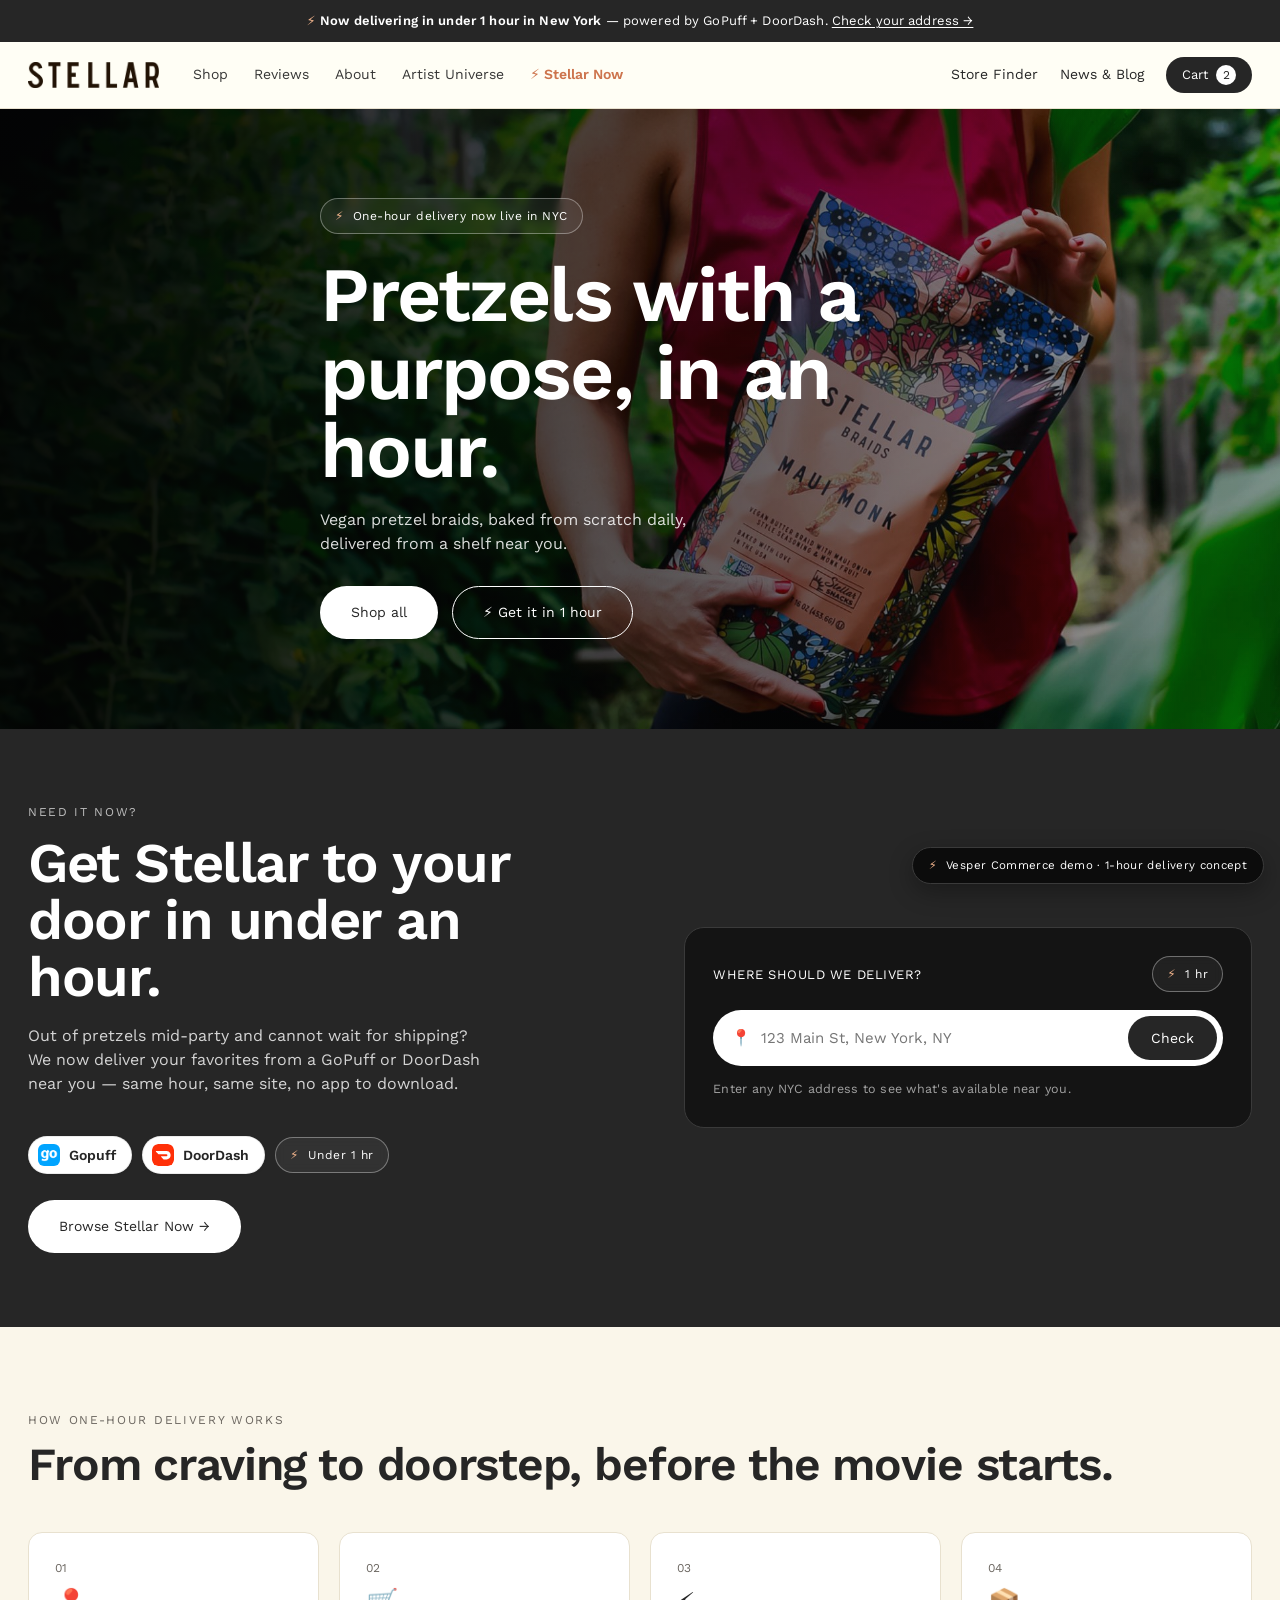
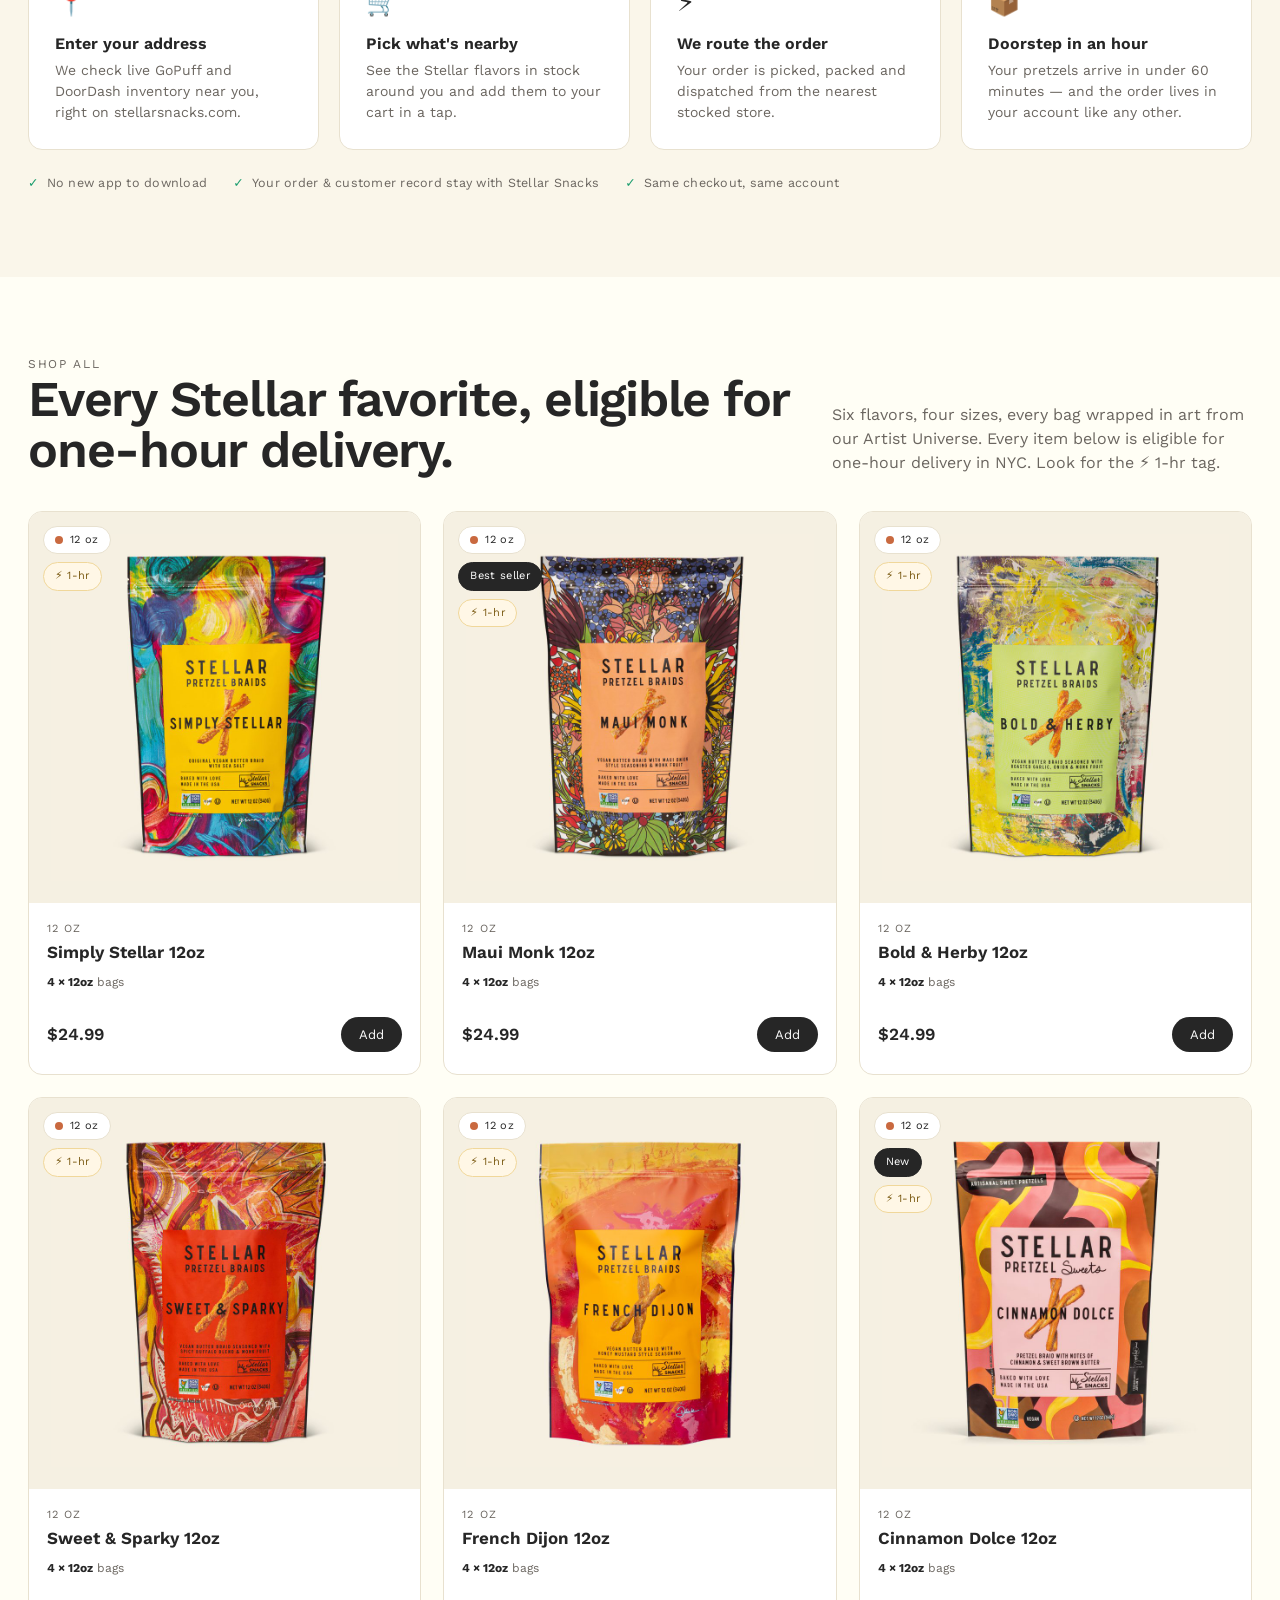
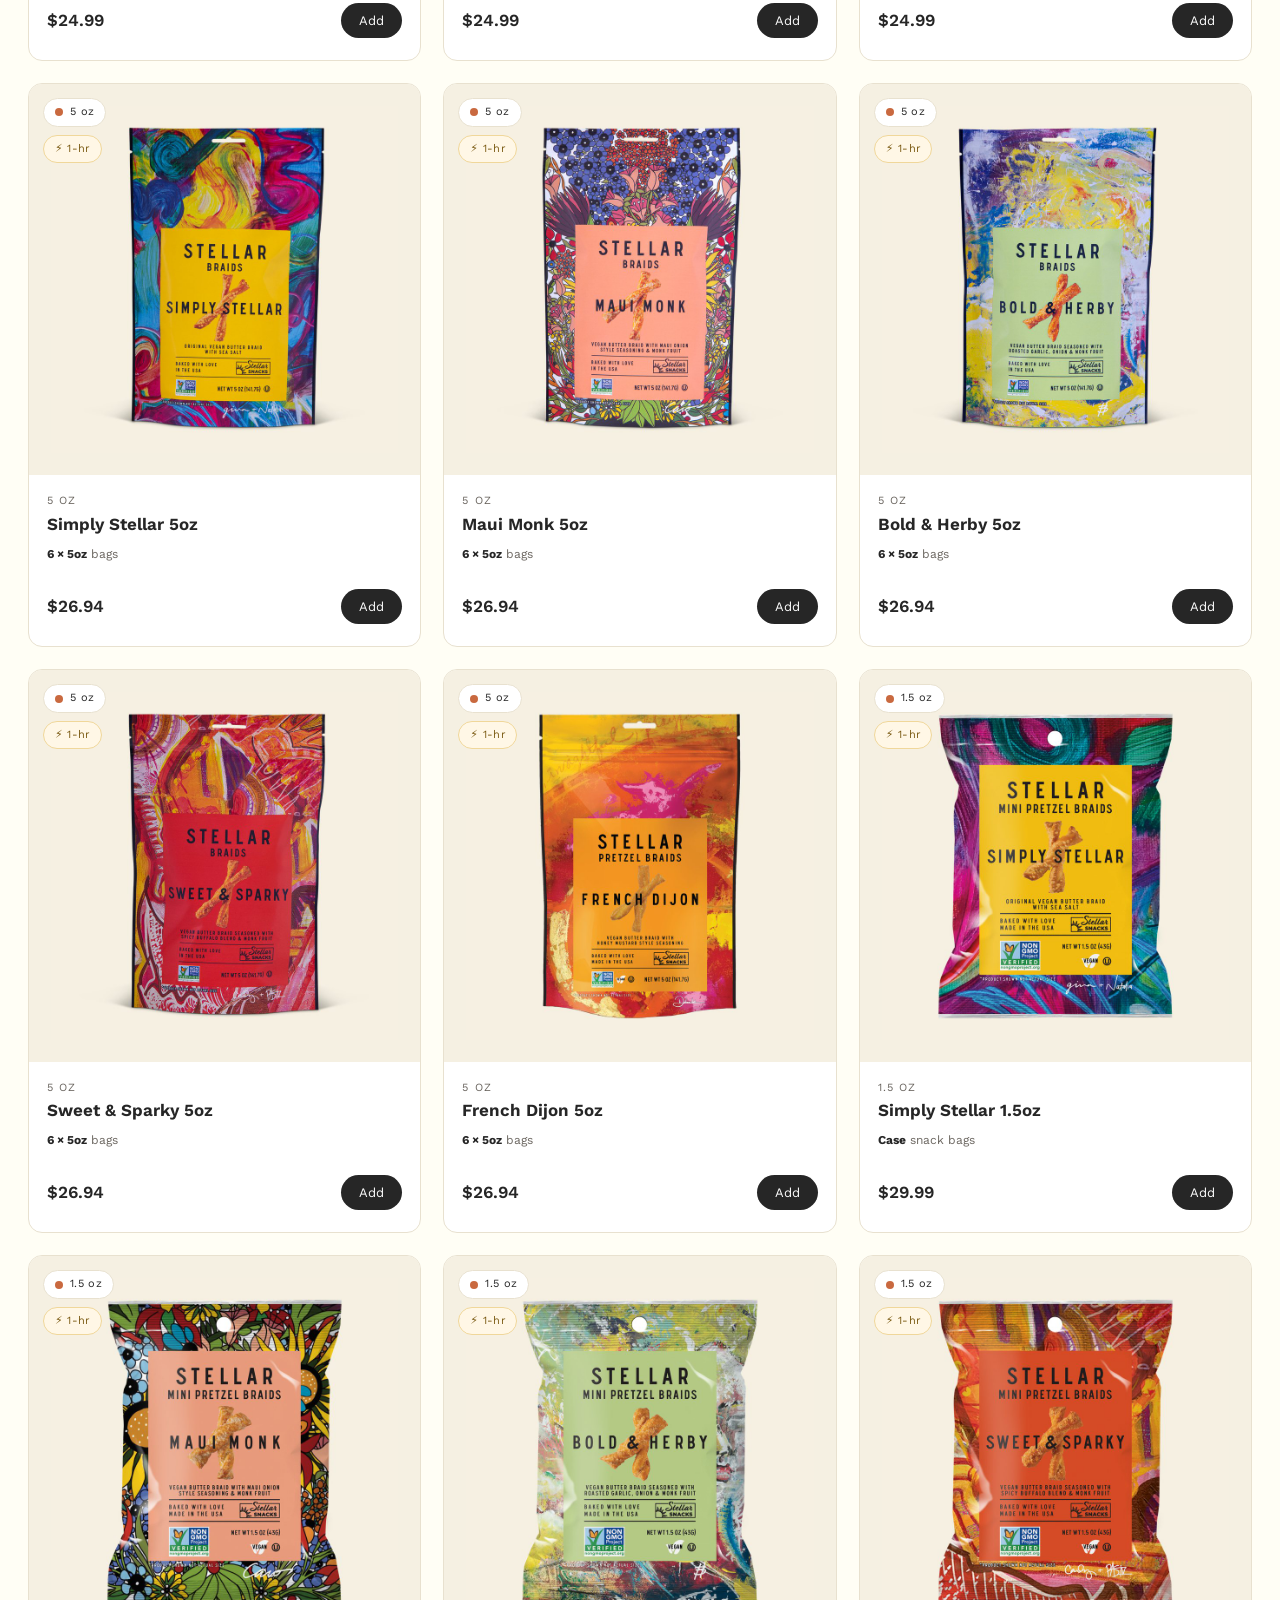
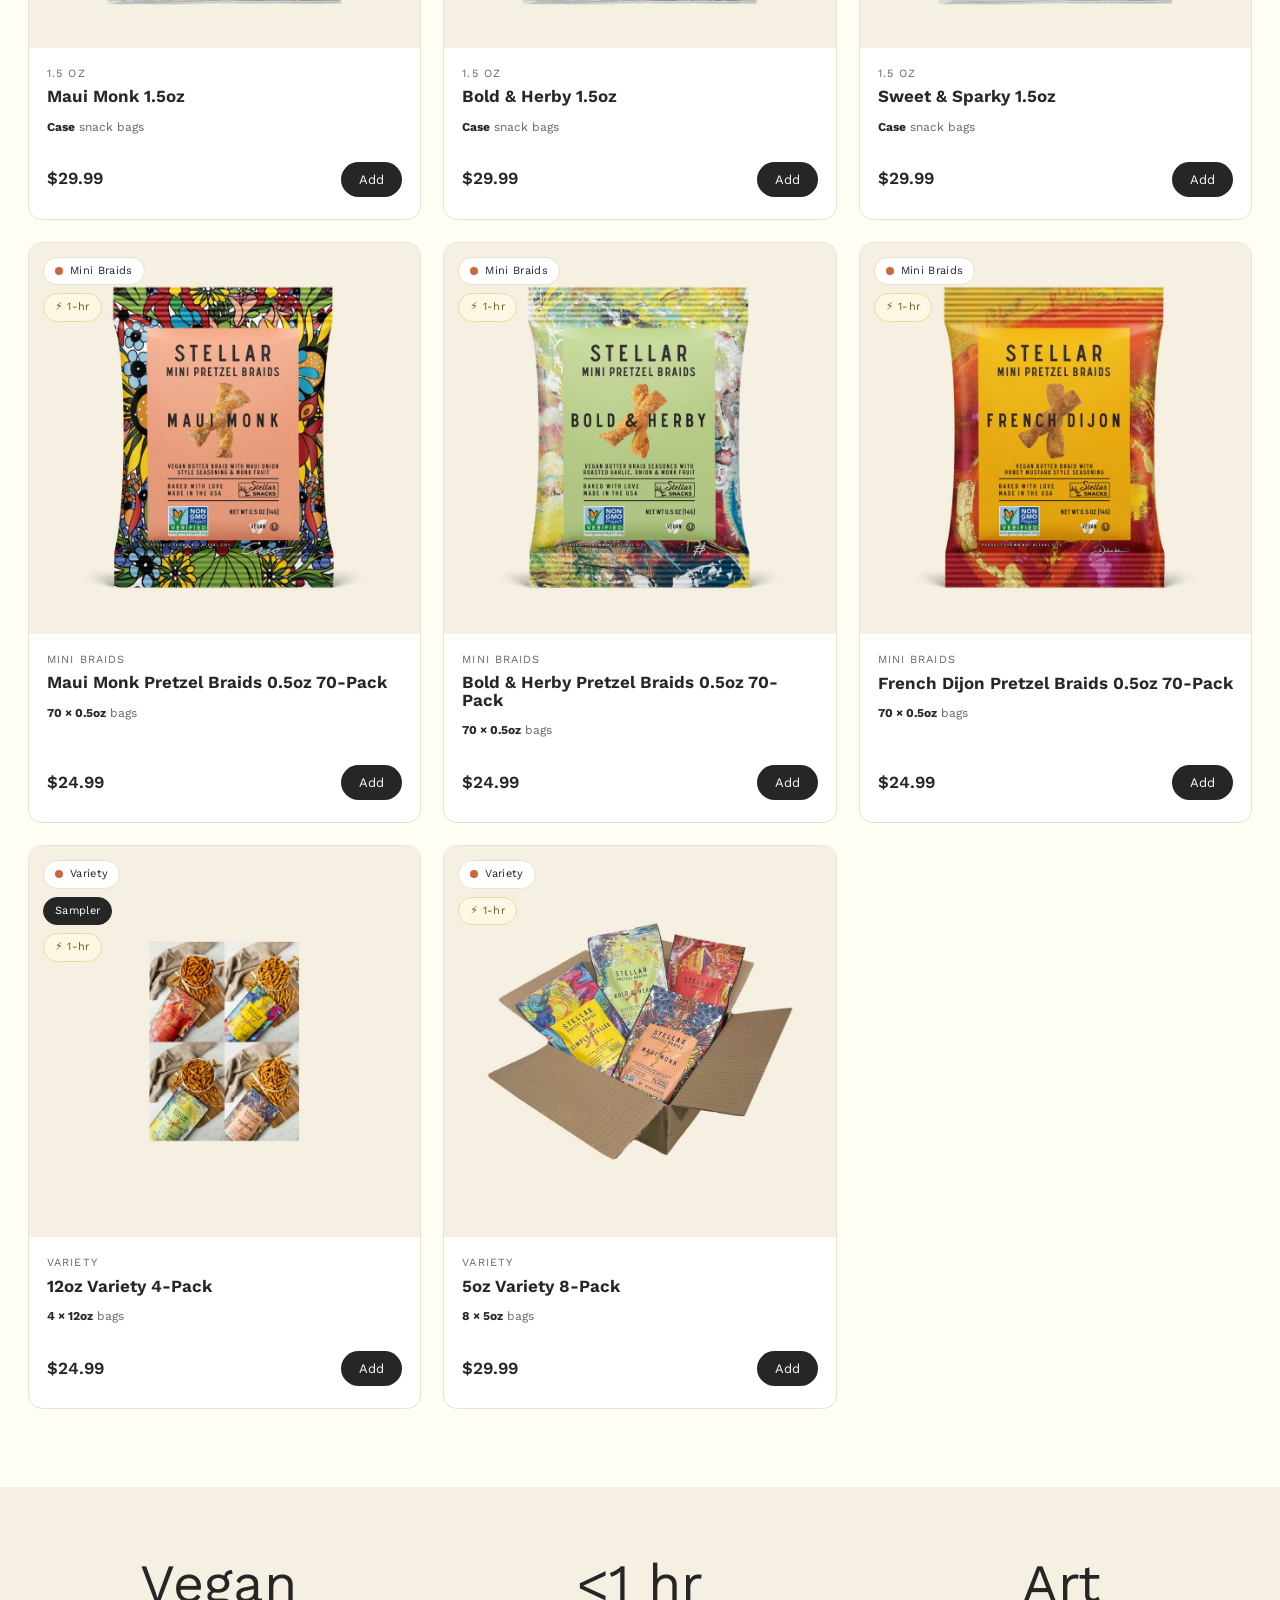
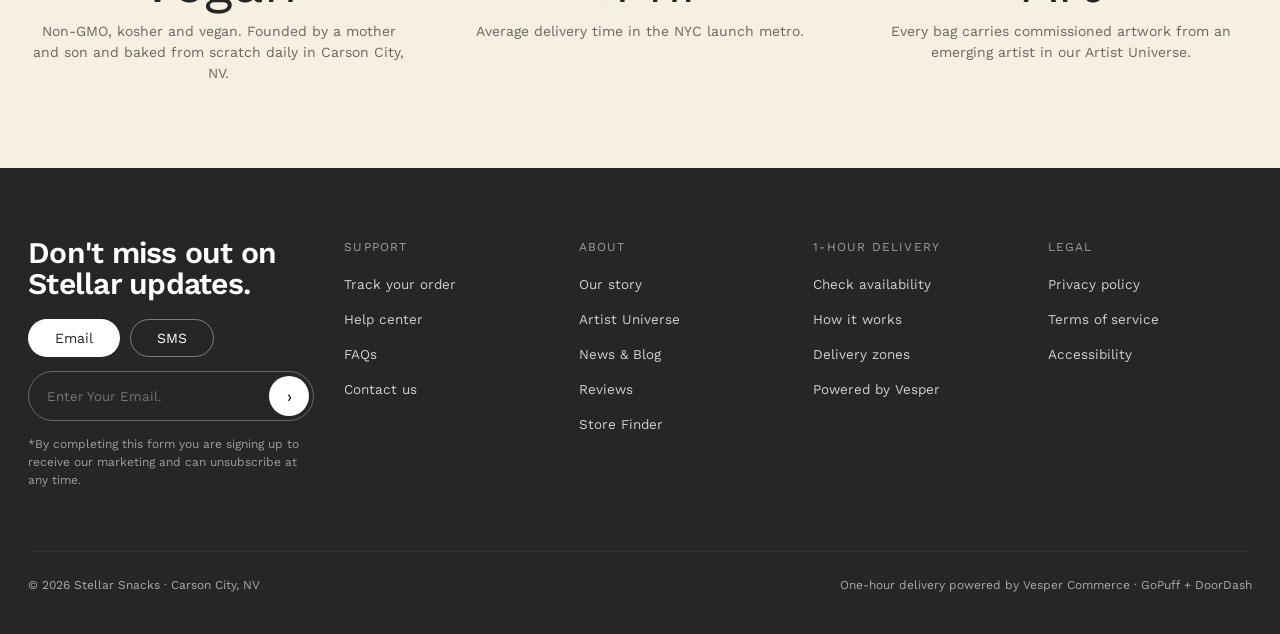
==== index.html @ 905f7d8a "Stellar Snacks 1-hour delivery demo storefront Co-Authored-By: Claude Opus 5.5 <noreply@anthropic.co" ====
<!doctype html>
<html lang="en">
<head>
<meta charset="utf-8" />
<meta name="viewport" content="width=device-width, initial-scale=1" />
<title>Stellar Snacks — now with one-hour delivery</title>
<meta name="description" content="Stellar Snacks vegan pretzel braids, delivered in about an hour via GoPuff and DoorDash." />
<link rel="preconnect" href="https://fonts.googleapis.com" />
<link rel="preconnect" href="https://fonts.gstatic.com" crossorigin />
<link href="https://fonts.googleapis.com/css2?family=Work+Sans:wght@400;500;600;700&display=swap" rel="stylesheet" />
<link rel="stylesheet" href="styles.css" />
<link rel="icon" href="assets/p1.jpg" />
</head>
<body>

<!-- Announcement -->
<div class="announce">
  <span class="bolt">⚡</span> <b>Now delivering in under 1 hour in New York</b> — powered by GoPuff + DoorDash. <a href="#onehour">Check your address →</a>
</div>

<!-- Header -->
<header class="header">
  <nav class="nav">
    <a class="brand" href="index.html"><img class="brand-logo" src="assets/logo.png" alt="Stellar Snacks" /></a>
    <div class="nav-links">
      <a href="index.html#shop">Shop</a>
      <a href="#">Reviews</a>
      <a href="#">About</a>
      <a href="#">Artist Universe</a>
      <a href="stellarsnacks-now.html" style="color:var(--gold);font-weight:600">⚡ Stellar Now</a>
    </div>
    <div class="nav-right">
      <a class="hide-sm" href="#">Store Finder</a>
      <a class="hide-sm" href="#">News &amp; Blog</a>
      <button class="hamburger" onclick="openMenu()" aria-label="Open menu"><svg viewBox="0 0 24 24" fill="none" stroke="currentColor" stroke-width="2" stroke-linecap="round"><line x1="3" y1="6" x2="21" y2="6"/><line x1="3" y1="12" x2="21" y2="12"/><line x1="3" y1="18" x2="21" y2="18"/></svg></button>
      <a href="checkout.html" class="cart-pill" onclick="event.preventDefault();openCart()">Cart <span class="cart-count" id="cartCount">2</span></a>
    </div>
  </nav>
</header>

<!-- Hero -->
<section class="hero">
  <div class="hero-media" style="background-image:linear-gradient(100deg,rgba(6,8,14,.62) 0%,rgba(6,8,14,.30) 48%,rgba(6,8,14,.12) 100%),url('assets/hero.jpg');background-size:cover;background-position:center"></div>
  <div class="wrap hero-inner">
    <div class="delivery-badge" style="margin-bottom:22px"><span class="bolt">⚡</span> One-hour delivery now live in NYC</div>
    <h1 class="serif">Pretzels with a purpose, in an hour.</h1>
    <p class="sub">Vegan pretzel braids, baked from scratch daily, delivered from a shelf near you.</p>
    <div class="hero-cta">
      <a href="#shop" class="btn btn-white">Shop all</a>
      <a href="#onehour" class="btn btn-outline" style="color:#fff">⚡ Get it in 1 hour</a>
    </div>
  </div>
</section>

<!-- ===== SIGNATURE 1-HOUR DELIVERY BAND ===== -->
<section class="delivery-band" id="onehour">
  <div class="wrap grid">
    <div>
      <div class="eyebrow" style="color:rgba(255,255,255,.7)">Need it now?</div>
      <h2 class="serif" style="margin-top:14px">Get Stellar to your door in under an hour.</h2>
      <p class="lede">Out of pretzels mid-party and cannot wait for shipping? We now deliver your favorites from a GoPuff or DoorDash near you — same hour, same site, no app to download.</p>
      <div class="retailer-chips" style="margin-top:24px">
        <span class="chip"><img class="logo" src="assets/gopuff-icon.png" alt="GoPuff" /> Gopuff</span>
        <span class="chip"><img class="logo" src="assets/doordash-icon.svg" alt="DoorDash" /> DoorDash</span>
        <span class="delivery-badge"><span class="bolt">⚡</span> Under 1 hr</span>
      </div>
      <div style="margin-top:26px">
        <a href="stellarsnacks-now.html" class="btn btn-white">Browse Stellar Now →</a>
      </div>
    </div>

    <div class="addr-card">
      <div class="row-top">
        <div style="font-family:var(--mono);font-size:13px;letter-spacing:.04em">WHERE SHOULD WE DELIVER?</div>
        <div class="delivery-badge"><span class="bolt">⚡</span> 1 hr</div>
      </div>
      <div class="addr-field">
        <span aria-hidden="true">📍</span>
        <input id="addrInput" type="text" placeholder="123 Main St, New York, NY" />
        <button class="btn btn-dark" onclick="checkAvailability()">Check</button>
      </div>
      <div class="addr-note">Enter any NYC address to see what's available near you.</div>

      <div class="avail-result" id="availResult">
        <div class="avail-head"><span>✓</span> Available near you — delivered in under 1 hour</div>
        <div class="mini-prod">
          <img src="assets/p7.jpg" alt="" />
          <div class="info"><div class="name">Maui Monk · 5oz bag</div><div class="meta">Single bag · $4.99</div></div>
          <button class="mini-add" onclick="addToCart()">Add</button>
        </div>
        <div class="mini-prod">
          <img src="assets/p6.jpg" alt="" />
          <div class="info"><div class="name">Simply Stellar · 5oz bag</div><div class="meta">Single bag · $4.99</div></div>
          <button class="mini-add" onclick="addToCart()">Add</button>
        </div>
        <div class="mini-prod">
          <img src="assets/p14.jpg" alt="" />
          <div class="info"><div class="name">Sweet &amp; Sparky · 1.5oz <span style="opacity:.6">(trial)</span></div><div class="meta">Snack bag · $1.99</div></div>
          <button class="mini-add" onclick="addToCart()">Add</button>
        </div>
        <a href="checkout.html" class="btn btn-white btn-block" style="margin-top:16px">View cart · check out →</a>
      </div>
    </div>
  </div>
</section>

<!-- How it works -->
<section class="how">
  <div class="wrap">
    <div class="eyebrow">How one-hour delivery works</div>
    <h2 class="serif" style="font-size:clamp(30px,3.6vw,46px);margin-top:12px">From craving to doorstep, before the movie starts.</h2>
    <div class="steps">
      <div class="step"><div class="num">01</div><div class="icon">📍</div><h3>Enter your address</h3><p>We check live GoPuff and DoorDash inventory near you, right on stellarsnacks.com.</p></div>
      <div class="step"><div class="num">02</div><div class="icon">🛒</div><h3>Pick what's nearby</h3><p>See the Stellar flavors in stock around you and add them to your cart in a tap.</p></div>
      <div class="step"><div class="num">03</div><div class="icon">⚡</div><h3>We route the order</h3><p>Your order is picked, packed and dispatched from the nearest stocked store.</p></div>
      <div class="step"><div class="num">04</div><div class="icon">📦</div><h3>Doorstep in an hour</h3><p>Your pretzels arrive in under 60 minutes — and the order lives in your account like any other.</p></div>
    </div>
    <div class="assurance">
      <span><span class="tick">✓</span> No new app to download</span>
      <span><span class="tick">✓</span> Your order &amp; customer record stay with Stellar Snacks</span>
      <span><span class="tick">✓</span> Same checkout, same account</span>
    </div>
  </div>
</section>

<!-- Product grid -->
<section class="section" id="shop">
  <div class="wrap">
    <div class="section-head">
      <div>
        <div class="eyebrow">Shop all</div>
        <h2 class="serif">Every Stellar favorite, eligible for one-hour delivery.</h2>
      </div>
      <p>Six flavors, four sizes, every bag wrapped in art from our Artist Universe. Every item below is eligible for one-hour delivery in NYC. Look for the <span style="white-space:nowrap">⚡ 1-hr</span> tag.</p>
    </div>

    <div class="prod-grid" id="prodGrid">
      <!-- cards injected by app.js -->
    </div>
  </div>
</section>

<!-- Value strip -->
<section class="value-strip">
  <div class="wrap value-grid">
    <div><div class="big">Vegan</div><p>Non-GMO, kosher and vegan. Founded by a mother and son and baked from scratch daily in Carson City, NV.</p></div>
    <div><div class="big">&lt;1 hr</div><p>Average delivery time in the NYC launch metro.</p></div>
    <div><div class="big">Art</div><p>Every bag carries commissioned artwork from an emerging artist in our Artist Universe.</p></div>
  </div>
</section>

<!-- Footer -->
<footer class="footer">
  <div class="wrap">
    <div class="top">
      <div class="updates">
        <h3 class="serif">Don't miss out on Stellar updates.</h3>
        <div class="toggle">
          <button class="btn btn-white">Email</button>
          <button class="btn btn-outline" style="color:#fff">SMS</button>
        </div>
        <div class="subscribe"><input placeholder="Enter Your Email." /><button>›</button></div>
        <p style="font-size:12px;opacity:.55;margin-top:14px;max-width:320px">*By completing this form you are signing up to receive our marketing and can unsubscribe at any time.</p>
      </div>
      <div><div class="colhead">Support</div><ul><li><a href="#">Track your order</a></li><li><a href="#">Help center</a></li><li><a href="#">FAQs</a></li><li><a href="#">Contact us</a></li></ul></div>
      <div><div class="colhead">About</div><ul><li><a href="#">Our story</a></li><li><a href="#">Artist Universe</a></li><li><a href="#">News &amp; Blog</a></li><li><a href="#">Reviews</a></li><li><a href="#">Store Finder</a></li></ul></div>
      <div><div class="colhead">1-Hour Delivery</div><ul><li><a href="#onehour">Check availability</a></li><li><a href="#onehour">How it works</a></li><li><a href="#">Delivery zones</a></li><li><a href="#">Powered by Vesper</a></li></ul></div>
      <div><div class="colhead">Legal</div><ul><li><a href="#">Privacy policy</a></li><li><a href="#">Terms of service</a></li><li><a href="#">Accessibility</a></li></ul></div>
    </div>
    <div class="base"><span>© 2026 Stellar Snacks · Carson City, NV</span><span>One-hour delivery powered by Vesper Commerce · GoPuff + DoorDash</span></div>
  </div>
</footer>

<div class="demo-ribbon"><span class="bolt">⚡</span> Vesper Commerce demo · 1-hour delivery concept</div>

<script src="app.js"></script>
</body>
</html>
---- styles.css ----
/* ============================================================
   Stellar Snacks × Vesper Commerce — 1-Hour Delivery Mockup
   Design system replicating stellarsnacks.com
   Fonts: Work Sans for every role (display, body, mono)
   ============================================================ */

:root {
  --black: #262626;         /* brand text rgb(38,38,38) */
  --ink: #262626;
  --white: #ffffff;
  --cream: #fffef5;         /* brand background rgb(255,254,245) */
  --offwhite: #f5f0e2;      /* product panel bg */
  --paper: #faf6ea;
  --line: #e8e1cf;
  --line-dark: #3a3a3a;
  --gray: #6b6660;
  --gray-2: #8a857e;
  --gold: #c9693f;          /* brand accent: terracotta from the bag label */
  --peach: #e2a67e;         /* bag label peach */
  --gopuff: #009f8f;        /* GoPuff teal */
  --doordash: #eb1700;      /* DoorDash red */
  --radius-pill: 999px;
  --radius: 14px;
  --serif: "Work Sans", -apple-system, system-ui, sans-serif;
  --sans: "Work Sans", -apple-system, system-ui, sans-serif;
  --mono: "Work Sans", -apple-system, system-ui, sans-serif;
  --maxw: 1280px;
}

* { box-sizing: border-box; }

html { scroll-behavior: smooth; }

body {
  margin: 0;
  font-family: var(--sans);
  color: var(--ink);
  background: var(--cream);
  -webkit-font-smoothing: antialiased;
  line-height: 1.5;
}

img { max-width: 100%; display: block; }
a { color: inherit; text-decoration: none; }
button { font-family: inherit; cursor: pointer; }

h1, h2, h3, .serif {
  font-family: var(--serif);
  font-weight: 600;
  letter-spacing: -0.025em;
  line-height: 1.02;
  margin: 0;
}

.wrap { max-width: var(--maxw); margin: 0 auto; padding: 0 28px; }

/* ---------- Announcement bar ---------- */
.announce {
  background: var(--black);
  color: var(--white);
  font-size: 13px;
  letter-spacing: 0.01em;
  text-align: center;
  padding: 11px 16px;
  position: relative;
  z-index: 60;
}
.announce b { font-weight: 600; }
.announce .bolt { color: #f2b48c; }
.announce a { text-decoration: underline; text-underline-offset: 2px; }

/* ---------- Header / nav ---------- */
.header {
  background: var(--cream);
  color: var(--ink);
  position: sticky;
  top: 0;
  z-index: 50;
  border-bottom: 1px solid var(--line);
}
.header.light {
  background: var(--cream);
  color: var(--ink);
  border-bottom: 1px solid var(--line);
}
.nav {
  display: flex;
  align-items: center;
  gap: 34px;
  height: 66px;
  max-width: var(--maxw);
  margin: 0 auto;
  padding: 0 28px;
}
.brand img { height: 26px; width: auto; }
.nav-links { display: flex; gap: 26px; font-size: 14px; }
.nav-links a { opacity: 0.92; }
.nav-links a:hover { opacity: 1; }
.nav-right { margin-left: auto; display: flex; align-items: center; gap: 22px; font-size: 14px; }
.nav-right .ico { width: 20px; height: 20px; opacity: 0.9; }
.cart-pill {
  background: var(--black);
  color: var(--white);
  border-radius: var(--radius-pill);
  padding: 8px 16px;
  font-family: var(--mono);
  font-size: 13px;
  display: inline-flex;
  gap: 8px;
  align-items: center;
  border: none;
}
.header.light .cart-pill { background: var(--black); color: var(--white); }
.cart-count {
  background: var(--white); color: var(--black);
  border-radius: var(--radius-pill);
  min-width: 20px; height: 20px; padding: 0 5px;
  display: inline-flex; align-items: center; justify-content: center;
  font-size: 12px;
}
.header.light .cart-count { background: var(--white); color: var(--black); }

/* ---------- Hamburger + mobile menu ---------- */
.hamburger {
  display: none; width: 40px; height: 40px; align-items: center; justify-content: center;
  background: transparent; border: 0; color: inherit; padding: 0;
}
.hamburger svg { width: 24px; height: 24px; }

.menu-overlay { position: fixed; inset: 0; background: rgba(0,0,0,.45); z-index: 110; opacity: 0; visibility: hidden; transition: opacity .3s ease, visibility .3s ease; }
.menu-overlay.open { opacity: 1; visibility: visible; }
.mobile-menu {
  position: fixed; top: 0; left: 0; height: 100%; width: 320px; max-width: 86vw;
  background: var(--black); color: #fff; z-index: 111;
  transform: translateX(-100%); transition: transform .32s cubic-bezier(.4,0,.2,1);
  display: flex; flex-direction: column;
}
.mobile-menu.open { transform: translateX(0); }
.mm-head { display: flex; align-items: center; justify-content: space-between; padding: 20px 22px; border-bottom: 1px solid var(--line-dark); }
.mm-head img { height: 24px; width: auto; }
.mm-close { background: transparent; border: 1px solid var(--line-dark); border-radius: 8px; color: #fff; font-size: 16px; width: 40px; height: 40px; display: flex; align-items: center; justify-content: center; }
.mm-links { display: flex; flex-direction: column; padding: 16px 0 6px; }
.mm-links a { font-family: var(--serif); font-size: 27px; line-height: 1; padding: 13px 24px; color: #fff; letter-spacing: -.01em; }
.mm-links a.active { color: #f2b48c; }
.mm-sub { margin-top: auto; border-top: 1px solid var(--line-dark); padding: 18px 24px; display: flex; flex-direction: column; gap: 14px; }
.mm-sub a { font-family: var(--sans); font-size: 14px; color: rgba(255,255,255,.8); }
.mm-cta { margin: 6px 24px 26px; }

@media (max-width: 620px) { .hamburger { display: inline-flex; } }

/* ---------- Buttons ---------- */
.btn {
  display: inline-flex; align-items: center; justify-content: center; gap: 10px;
  font-family: var(--mono);
  font-size: 14px;
  border-radius: var(--radius-pill);
  padding: 15px 30px;
  border: 1px solid transparent;
  transition: transform .08s ease, opacity .15s ease, background .15s ease;
  white-space: nowrap;
}
.btn:active { transform: translateY(1px); }
.btn-white { background: var(--white); color: var(--black); }
.btn-white:hover { opacity: .88; }
.btn-dark { background: var(--black); color: var(--white); }
.btn-dark:hover { opacity: .9; }
.btn-outline { background: transparent; border-color: currentColor; }
.btn-block { width: 100%; }
.btn-lg { padding: 18px 34px; font-size: 15px; }

/* ---------- Hero ---------- */
.hero {
  position: relative;
  background: var(--black);
  color: var(--white);
  min-height: 620px;
  display: flex;
  align-items: center;
  overflow: hidden;
}
.hero-media {
  position: absolute; inset: 0;
  background-size: cover;
  background-position: center;
  opacity: 0.92;
}
.hero-media::after {
  content: "";
  position: absolute; inset: 0;
  background: linear-gradient(90deg, rgba(0,0,0,.85) 0%, rgba(0,0,0,.55) 40%, rgba(0,0,0,.15) 100%);
}
.hero-inner { position: relative; z-index: 2; padding: 60px 0; }
.hero h1 { font-size: clamp(46px, 6vw, 82px); max-width: 640px; }
.hero .sub { margin-top: 18px; font-size: 16px; opacity: .85; max-width: 420px; }
.hero-cta { margin-top: 30px; display: flex; gap: 14px; flex-wrap: wrap; }

/* eyebrow / labels */
.eyebrow {
  font-family: var(--mono);
  font-size: 12px;
  letter-spacing: 0.14em;
  text-transform: uppercase;
  color: var(--gray);
}
.hero .eyebrow { color: rgba(255,255,255,.7); }

/* ---------- 1-hour delivery pieces ---------- */
.delivery-badge {
  display: inline-flex; align-items: center; gap: 9px;
  font-family: var(--mono);
  font-size: 12px;
  letter-spacing: 0.04em;
  padding: 8px 14px;
  border-radius: var(--radius-pill);
  border: 1px solid rgba(255,255,255,.35);
  background: rgba(255,255,255,.06);
  backdrop-filter: blur(4px);
}
.delivery-badge .bolt { color: #f2b48c; }
.header.light .delivery-badge, .on-light .delivery-badge {
  border-color: var(--line); background: var(--paper); color: var(--ink);
}

.retailer-chips { display: inline-flex; gap: 10px; align-items: center; flex-wrap: wrap; }
.chip {
  display: inline-flex; align-items: center; gap: 9px;
  font-family: var(--sans); font-size: 14px; font-weight: 600;
  border-radius: var(--radius-pill);
  padding: 7px 15px 7px 9px;
  background: var(--white); color: var(--ink);
  border: 1px solid rgba(0,0,0,.08);
  box-shadow: 0 1px 3px rgba(0,0,0,.08);
  letter-spacing: 0;
  line-height: 1;
}
.chip .logo { width: 22px; height: 22px; border-radius: 6px; object-fit: contain; flex: none; display: block; }
.chip-outline {
  background: transparent; color: inherit;
  border: 1px solid rgba(128,128,128,.4);
}

/* The signature 1-hour delivery band */
.delivery-band {
  background: var(--black);
  color: var(--white);
  padding: 74px 0;
}
.delivery-band .grid {
  display: grid; grid-template-columns: 1.05fr 1fr; gap: 60px; align-items: center;
}
.delivery-band h2 { font-size: clamp(34px, 4.4vw, 56px); max-width: 520px; }
.delivery-band .lede { margin-top: 18px; font-size: 16px; opacity: .8; max-width: 460px; }

.addr-card {
  background: #141414;
  border: 1px solid var(--line-dark);
  border-radius: 20px;
  padding: 28px;
}
.addr-card .row-top {
  display: flex; align-items: center; justify-content: space-between; margin-bottom: 18px;
}
.addr-field {
  display: flex; gap: 10px; align-items: center;
  background: var(--white); color: var(--ink);
  border-radius: var(--radius-pill);
  padding: 6px 6px 6px 18px;
}
.addr-field input {
  border: 0; outline: 0; flex: 1; min-width: 0; font-family: var(--sans); font-size: 15px; background: transparent;
  padding: 12px 0;
}
.addr-field .btn { padding: 13px 22px; }
.addr-note { margin-top: 14px; font-size: 12.5px; opacity: .6; font-family: var(--mono); letter-spacing: .02em; }

/* availability result (hidden until "check") */
.avail-result { display: none; margin-top: 22px; }
.avail-result.show { display: block; animation: fade .3s ease; }
@keyframes fade { from { opacity: 0; transform: translateY(6px);} to {opacity:1; transform:none;} }
.avail-head {
  display: flex; align-items: center; gap: 10px;
  font-family: var(--mono); font-size: 13px; letter-spacing: .04em;
  color: #7ee0c0; margin-bottom: 14px;
}
.mini-prod {
  display: flex; align-items: center; gap: 14px;
  padding: 12px 0; border-top: 1px solid var(--line-dark);
}
.mini-prod img { width: 52px; height: 52px; object-fit: contain; background: #1e1e1e; border-radius: 10px; padding: 4px; }
.mini-prod .info { flex: 1; }
.mini-prod .info .name { font-size: 14px; font-weight: 600; }
.mini-prod .info .meta { font-size: 12px; opacity: .6; }
.mini-add {
  background: var(--white); color: var(--black); border: 0;
  border-radius: var(--radius-pill); padding: 8px 16px;
  font-family: var(--mono); font-size: 12px;
}

/* ---------- How it works ---------- */
.how { padding: 84px 0; background: var(--paper); }
.how .steps { display: grid; grid-template-columns: repeat(4, 1fr); gap: 20px; margin-top: 44px; }
.step {
  background: var(--white); border: 1px solid var(--line);
  border-radius: var(--radius); padding: 26px;
}
.step .num { font-family: var(--mono); font-size: 12px; color: var(--gray); }
.step .icon { font-size: 26px; margin: 6px 0 14px; }
.step h3 { font-family: var(--sans); font-weight: 650; font-size: 16px; letter-spacing: 0; }
.step p { color: var(--gray); font-size: 14px; margin: 8px 0 0; }
.how .assurance {
  margin-top: 24px; display: flex; gap: 26px; flex-wrap: wrap;
  font-family: var(--mono); font-size: 12.5px; color: var(--gray); letter-spacing: .02em;
}
.how .assurance span { display: inline-flex; gap: 8px; align-items: center; }
.tick { color: #1a9d6e; font-weight: 700; }

/* ---------- Section heading ---------- */
.section { padding: 78px 0; }
.section-head { display: flex; align-items: flex-end; justify-content: space-between; gap: 20px; margin-bottom: 36px; }
.section-head h2 { font-size: clamp(32px, 4vw, 50px); }
.section-head p { color: var(--gray); max-width: 420px; margin: 8px 0 0; }

/* ---------- Product grid ---------- */
.prod-grid { display: grid; grid-template-columns: repeat(3, 1fr); gap: 22px; }
.card {
  border: 1px solid var(--line); border-radius: var(--radius);
  overflow: hidden; background: var(--white);
  transition: box-shadow .2s ease, transform .2s ease;
  display: flex; flex-direction: column;
}
.card:hover { box-shadow: 0 12px 30px rgba(0,0,0,.08); transform: translateY(-3px); }
.card .thumb {
  position: relative; background: var(--offwhite);
  aspect-ratio: 1/1; display: flex; align-items: center; justify-content: center; padding: 22px;
}
.card .thumb img { max-height: 100%; object-fit: contain; }
.card .badges { position: absolute; top: 14px; left: 14px; display: flex; flex-direction: column; gap: 8px; align-items: flex-start; }
.tag {
  font-family: var(--mono); font-size: 11px; letter-spacing: .03em;
  padding: 5px 11px; border-radius: var(--radius-pill); background: var(--white); border: 1px solid var(--line);
}
.tag.line { display: inline-flex; gap: 7px; align-items: center; }
.tag.line .dot { width: 8px; height: 8px; border-radius: 50%; }
.tag.gold .dot { background: var(--gold); }
.tag.bronze .dot { background: #7c5a34; }
.tag.status { background: var(--black); color: var(--white); border-color: var(--black); }
.tag.onehr { background: #fff7e6; border-color: #f0d79a; color: #7a5a12; }
.card .body { padding: 18px 18px 22px; display: flex; flex-direction: column; flex: 1; }
.card .line-label { font-family: var(--mono); font-size: 11px; letter-spacing: .1em; text-transform: uppercase; color: var(--gray); }
.card h3 { font-family: var(--sans); font-weight: 650; font-size: 17px; letter-spacing: 0; margin: 6px 0 0; }
.card .stats { display: flex; gap: 14px; margin: 12px 0; font-size: 12px; color: var(--gray); font-family: var(--mono); }
.card .stats b { color: var(--ink); font-weight: 700; }
.card .rating { font-size: 12.5px; color: var(--gray); margin-top: 2px; }
.card .foot { margin-top: auto; display: flex; align-items: center; justify-content: space-between; padding-top: 14px; }
.card .price { font-size: 17px; font-weight: 600; }
.card .add { font-family: var(--mono); font-size: 13px; padding: 10px 18px; border-radius: var(--radius-pill); background: var(--black); color: var(--white); border: 0; }

/* ---------- Value / comparison strip ---------- */
.value-strip { background: var(--offwhite); padding: 70px 0; }
.value-grid { display: grid; grid-template-columns: repeat(3, 1fr); gap: 40px; text-align: center; }
.value-grid .big { font-family: var(--serif); font-size: 54px; line-height: 1; }
.value-grid p { color: var(--gray); margin-top: 10px; font-size: 14px; }

/* ---------- Product detail page ---------- */
.pdp { display: grid; grid-template-columns: minmax(0,1.15fr) minmax(0,1fr); gap: 56px; padding: 44px 0 70px; }
.pdp-media .main {
  background: var(--offwhite); border-radius: var(--radius);
  aspect-ratio: 4/3; display: flex; align-items: center; justify-content: center; padding: 40px;
  position: relative;
}
.pdp-media .main img { max-height: 100%; object-fit: contain; }
.pdp-media .line-flag {
  position: absolute; top: 18px; left: 18px;
  font-family: var(--mono); font-size: 12px; padding: 6px 13px; border-radius: var(--radius-pill);
  background: var(--white); display: inline-flex; gap: 8px; align-items: center;
}
.pdp-media .thumbs { display: grid; grid-template-columns: repeat(3, 1fr); gap: 14px; margin-top: 14px; }
.pdp-media .thumbs div { background: var(--black); border-radius: var(--radius); aspect-ratio: 1/1; display:flex;align-items:center;justify-content:center; overflow:hidden;}
.pdp-media .thumbs img { max-height: 78%; object-fit: contain; }

.pdp-info h1 { font-size: clamp(34px, 4vw, 48px); }
.pdp-info .desc { color: var(--gray); margin: 14px 0 0; font-size: 15px; max-width: 440px; }
.price-line { display: flex; align-items: center; gap: 14px; margin: 22px 0; font-size: 15px; }
.price-line .p { font-size: 22px; font-weight: 650; }
.price-line .sep { color: var(--line); }
.price-line .muted { color: var(--gray); }

/* purchase mode toggle */
.buy-modes { display: grid; grid-template-columns: 1fr 1fr 1fr; gap: 0; border: 1px solid var(--line); border-radius: var(--radius-pill); overflow: hidden; margin-bottom: 8px; }
.buy-mode {
  padding: 14px 10px; text-align: center; font-family: var(--mono); font-size: 12.5px;
  background: var(--white); border: 0; border-right: 1px solid var(--line); color: var(--gray);
  display: flex; flex-direction: column; gap: 3px; align-items: center; line-height: 1.2;
}
.buy-mode:last-child { border-right: 0; }
.buy-mode small { font-size: 10.5px; opacity: .8; }
.buy-mode.active { background: var(--black); color: var(--white); }
.buy-mode.active.onehr { background: #1b1b1b; box-shadow: inset 0 0 0 2px #f2b48c; }
.buy-mode .bolt { color: #c9693f; }
.buy-mode.active .bolt { color: #f2b48c; }

.benefits { display: grid; grid-template-columns: 1fr 1fr; gap: 10px 22px; margin: 20px 0; }
.benefits div { font-size: 13.5px; color: var(--gray); display: flex; gap: 8px; }

.qty-row { display: flex; gap: 12px; align-items: stretch; margin-top: 18px; }
.qty { display: flex; align-items: center; border: 1px solid var(--line); border-radius: var(--radius-pill); padding: 0 6px; }
.qty button { width: 40px; height: 52px; border: 0; background: transparent; font-size: 18px; color: var(--gray); }
.qty span { min-width: 34px; text-align: center; font-family: var(--mono); }
.add-cta { flex: 1; }

.guarantee { margin-top: 16px; background: var(--paper); border: 1px solid var(--line); border-radius: var(--radius); padding: 14px 16px; font-size: 13px; color: var(--gray); }
.guarantee b { color: var(--ink); }

/* the PDP 1-hour delivery module */
.onehr-module {
  margin: 22px 0; border: 1px solid var(--line); border-radius: var(--radius);
  background: linear-gradient(180deg,#0c0c0c,#151515); color: var(--white); padding: 22px;
}
.onehr-module .top { display: flex; align-items: center; justify-content: space-between; gap: 12px; margin-bottom: 14px; }
.onehr-module .top .t { font-family: var(--sans); font-weight: 650; font-size: 15px; display: flex; gap: 9px; align-items: center; }
.onehr-module .top .bolt { color: #f2b48c; }
.onehr-module .sub { font-size: 13px; opacity: .75; margin-bottom: 14px; }
.onehr-module .addr-field { background: var(--white); }
.onehr-module .pill-note { margin-top: 12px; font-family: var(--mono); font-size: 11.5px; opacity: .6; }

/* ---------- Checkout ---------- */
.checkout { display: grid; grid-template-columns: minmax(0,1.3fr) minmax(0,1fr); gap: 0; min-height: 100vh; }
.co-left { padding: 46px clamp(24px, 5vw, 80px); min-width: 0; }
.co-left .inner { max-width: 560px; margin-left: auto; }
.co-right { background: var(--offwhite); padding: 46px clamp(24px, 4vw, 56px); border-left: 1px solid var(--line); min-width: 0; }
.co-right .inner { max-width: 460px; }
.co-logo img { height: 30px; }
.co-section-title { font-family: var(--sans); font-weight: 650; font-size: 17px; margin: 30px 0 14px; }
.co-field { width: 100%; border: 1px solid var(--line); border-radius: 10px; padding: 15px 16px; font-family: var(--sans); font-size: 15px; margin-bottom: 12px; }
.co-row { display: grid; grid-template-columns: 1fr 1fr; gap: 12px; }
.co-row .co-field { margin-bottom: 12px; }

.ship-method { border: 1px solid var(--line); border-radius: 12px; overflow: hidden; margin: 6px 0 8px; }
.ship-opt {
  display: flex; align-items: center; gap: 14px; padding: 18px 18px; cursor: pointer;
  border-bottom: 1px solid var(--line); background: var(--white);
}
.ship-opt:last-child { border-bottom: 0; }
.ship-opt.selected { background: #fff8ef; box-shadow: inset 3px 0 0 #ffcf4a; }
.ship-opt .radio { width: 20px; height: 20px; border-radius: 50%; border: 2px solid var(--line); flex: none; position: relative; }
.ship-opt.selected .radio { border-color: #c9693f; }
.ship-opt.selected .radio::after { content:""; position: absolute; inset: 3px; background: #c9693f; border-radius: 50%; }
.ship-opt .ret { width: 34px; height: 34px; border-radius: 9px; display: flex; align-items: center; justify-content: center; color: #fff; font-family: var(--mono); font-weight: 700; font-size: 10px; flex: none; }
.ship-opt .ret.gopuff { background: var(--gopuff); }
.ship-opt .ret.doordash { background: var(--doordash); }
.ship-opt .ret.std { background: var(--ink); }
.ship-opt .txt { flex: 1; }
.ship-opt .txt .n { font-weight: 600; font-size: 14.5px; }
.ship-opt .txt .d { font-size: 12.5px; color: var(--gray); }
.ship-opt .amt { font-weight: 650; font-size: 14.5px; }

.co-note { font-family: var(--mono); font-size: 11.5px; line-height: 1.6; color: var(--gray); background: var(--paper); border: 1px dashed var(--line); border-radius: 10px; padding: 12px 14px; margin: 6px 0 0; display: flex; align-items: flex-start; gap: 9px; }
.co-note b { color: var(--ink); font-weight: 700; }

/* order summary */
.os-item { display: flex; gap: 14px; align-items: center; padding: 14px 0; border-bottom: 1px solid var(--line); }
.os-item .im { width: 62px; height: 62px; background: var(--white); border: 1px solid var(--line); border-radius: 10px; position: relative; display:flex;align-items:center;justify-content:center; padding: 6px; }
.os-item .im img { max-height: 100%; object-fit: contain; }
.os-item .im .q { position: absolute; top: -8px; right: -8px; background: var(--gray); color: #fff; width: 22px; height: 22px; border-radius: 50%; font-size: 12px; display:flex;align-items:center;justify-content:center; }
.os-item .nm { flex: 1; }
.os-item .nm .t { font-size: 14px; font-weight: 600; }
.os-item .nm .s { font-size: 12px; color: var(--gray); }
.os-item .pr { font-weight: 600; font-size: 14px; }
.os-line { display: flex; justify-content: space-between; padding: 8px 0; font-size: 14px; }
.os-line.total { font-size: 20px; font-weight: 650; border-top: 1px solid var(--line); margin-top: 8px; padding-top: 16px; }
.os-line .muted { color: var(--gray); }
.eta-badge { display: inline-flex; align-items: center; gap: 8px; background: var(--black); color: #fff; border-radius: var(--radius-pill); padding: 8px 15px; font-family: var(--mono); font-size: 12px; margin: 14px 0; }
.eta-badge .bolt { color: #f2b48c; }

/* ---------- Stellar Now (on-demand collection page) ---------- */
.now-hero {
  background: var(--black); color: var(--white);
  padding: 70px 0 60px;
  border-bottom: 1px solid var(--line-dark);
}
.now-hero .grid { display: grid; grid-template-columns: 1.1fr .9fr; gap: 48px; align-items: center; }
.now-hero .eyebrow { color: rgba(255,255,255,.6); }
.now-hero h1 { font-size: clamp(48px, 7vw, 92px); margin: 14px 0 0; line-height: .98; }
.now-hero .kick { font-family: var(--mono); font-size: 13px; letter-spacing: .1em; text-transform: uppercase; color: #f2b48c; margin-bottom: 6px; }
.now-hero .facts { margin-top: 26px; display: flex; flex-direction: column; gap: 12px; }
.now-hero .facts div { display: flex; gap: 12px; align-items: center; font-size: 15px; opacity: .9; }
.now-hero .facts .k { font-family: var(--mono); font-size: 12px; letter-spacing: .04em; color: rgba(255,255,255,.5); min-width: 118px; text-transform: uppercase; }
.now-hero .chips-row { margin-top: 26px; }
.now-visual {
  background: radial-gradient(120% 120% at 70% 20%, #232323 0%, #0e0e0e 70%);
  border: 1px solid var(--line-dark); border-radius: 22px;
  aspect-ratio: 4/3; display: flex; align-items: center; justify-content: center; position: relative; overflow: hidden;
}
.now-visual img { max-height: 74%; object-fit: contain; filter: drop-shadow(0 30px 50px rgba(0,0,0,.5)); }
.now-visual .float-badge {
  position: absolute; top: 20px; right: 20px;
  background: rgba(255,255,255,.08); border: 1px solid rgba(255,255,255,.25); backdrop-filter: blur(6px);
  border-radius: var(--radius-pill); padding: 9px 16px; font-family: var(--mono); font-size: 12px; letter-spacing: .04em;
}
.now-visual .float-badge .bolt { color: #f2b48c; }

/* address bar */
.now-addrbar { background: var(--paper); border-bottom: 1px solid var(--line); padding: 24px 0; position: sticky; top: 66px; z-index: 30; }
.now-addrbar .inner { display: flex; gap: 16px; align-items: center; flex-wrap: wrap; }
.now-addrbar .lbl { font-family: var(--mono); font-size: 12px; letter-spacing: .06em; text-transform: uppercase; color: var(--gray); }
.now-addrbar .field {
  flex: 1; min-width: 280px; display: flex; gap: 10px; align-items: center;
  background: var(--white); border: 1px solid var(--line); border-radius: var(--radius-pill); padding: 6px 6px 6px 18px;
}
.now-addrbar .field input { flex: 1; min-width: 0; border: 0; outline: 0; font-family: var(--sans); font-size: 15px; padding: 12px 0; background: transparent; }
.now-addr-state { display: none; font-family: var(--mono); font-size: 12.5px; color: #1a9d6e; letter-spacing: .02em; }
.now-addr-state.show { display: inline-flex; gap: 8px; align-items: center; }

/* grid */
.now-section { padding: 46px 0 84px; }
.now-gridwrap { position: relative; }
.now-gridwrap.show { animation: fade .35s ease; }
.now-grid { display: grid; grid-template-columns: repeat(4, 1fr); gap: 22px; }
.now-card { border: 1px solid var(--line); border-radius: var(--radius); overflow: hidden; background: var(--white); display: flex; flex-direction: column; transition: box-shadow .2s ease, transform .2s ease; }
.now-card:hover { box-shadow: 0 12px 30px rgba(0,0,0,.08); transform: translateY(-3px); }
.now-thumb { position: relative; background: var(--offwhite); aspect-ratio: 1/1; display: flex; align-items: center; justify-content: center; padding: 20px; }
.now-thumb img { max-height: 100%; object-fit: contain; }
.now-add {
  position: absolute; top: 14px; left: 14px; z-index: 2;
  background: var(--black); color: var(--white); border: 0;
  width: 56px; height: 56px; border-radius: 50%;
  font-family: var(--mono); font-size: 13px; letter-spacing: .02em;
  box-shadow: 0 6px 16px rgba(0,0,0,.22); transition: transform .1s ease, background .15s ease;
}
.now-add:hover { transform: scale(1.06); }
.now-add:active { transform: scale(.96); }
.now-protein {
  position: absolute; top: 16px; right: 16px; text-align: right;
  font-family: var(--serif); font-size: 30px; line-height: .85; color: var(--ink);
}
.now-protein small { display: block; font-family: var(--mono); font-size: 9px; letter-spacing: .08em; text-transform: uppercase; color: var(--gray); margin-top: 3px; }
.now-body { padding: 16px 18px 20px; display: flex; flex-direction: column; flex: 1; }
.now-format { font-family: var(--mono); font-size: 11px; letter-spacing: .04em; color: var(--gray); display: flex; align-items: center; gap: 8px; }
.now-format .tag.line { padding: 4px 9px; font-size: 10px; }
.now-body h3 { font-family: var(--sans); font-weight: 650; font-size: 15.5px; letter-spacing: 0; margin: 9px 0 0; line-height: 1.25; }
.now-foot { margin-top: auto; padding-top: 14px; display: flex; align-items: center; justify-content: space-between; }
.now-size { font-family: var(--mono); font-size: 12px; color: var(--gray); }
.now-price { font-size: 17px; font-weight: 650; }

.now-disclaimer { text-align: center; font-family: var(--mono); font-size: 12px; color: var(--gray); margin-top: 34px; letter-spacing: .02em; }

/* 3-up reassurance steps used on Stellar Now */
.how .steps.now-steps-3 { grid-template-columns: repeat(3, 1fr); }

@media (max-width: 1000px) {
  .now-hero .grid { grid-template-columns: 1fr; gap: 30px; }
  .now-grid { grid-template-columns: repeat(3, 1fr); }
  .how .steps.now-steps-3 { grid-template-columns: 1fr 1fr; }
}
@media (max-width: 720px) {
  .now-grid { grid-template-columns: 1fr 1fr; }
  .now-addrbar { position: static; }
  .now-addrbar .inner { flex-direction: column; align-items: stretch; gap: 10px; }
  .now-addrbar .field { min-width: 0; width: 100%; }
}
@media (max-width: 620px) {
  .how .steps.now-steps-3 { grid-template-columns: 1fr; }
  .now-addrbar .field .btn { padding: 13px 18px; }
}
@media (max-width: 480px) { .now-grid { grid-template-columns: 1fr; } }

/* ---------- Footer ---------- */
.footer { background: var(--black); color: var(--white); padding: 70px 0 40px; }
.footer .top { display: grid; grid-template-columns: 1.4fr repeat(4, 1fr); gap: 30px; }
.footer h4 { font-family: var(--sans); font-weight: 650; font-size: 14px; margin: 0 0 16px; }
.footer .updates h3 { font-size: 30px; max-width: 280px; margin-bottom: 20px; }
.footer .toggle { display: flex; gap: 10px; margin-bottom: 14px; }
.footer .toggle .btn { padding: 10px 26px; }
.footer .toggle .btn-outline { border-color: rgba(255,255,255,.4); }
.footer .subscribe { display: flex; gap: 8px; align-items: center; background: transparent; border: 1px solid rgba(255,255,255,.3); border-radius: var(--radius-pill); padding: 4px 4px 4px 18px; max-width: 340px; }
.footer .subscribe input { flex: 1; background: transparent; border: 0; outline: 0; color: #fff; font-family: var(--sans); padding: 12px 0; }
.footer .subscribe button { background: #fff; color: #000; border: 0; border-radius: 50%; width: 40px; height: 40px; font-size: 16px; }
.footer ul { list-style: none; padding: 0; margin: 0; display: flex; flex-direction: column; gap: 11px; }
.footer ul a { font-size: 13.5px; opacity: .78; }
.footer ul a:hover { opacity: 1; }
.footer .colhead { font-family: var(--mono); font-size: 12px; letter-spacing: .1em; text-transform: uppercase; opacity: .55; margin-bottom: 16px; }
.footer .base { display: flex; justify-content: space-between; align-items: center; margin-top: 50px; padding-top: 24px; border-top: 1px solid var(--line-dark); font-family: var(--mono); font-size: 12px; opacity: .6; }

/* ---------- Slide-out cart drawer + rewards meter ---------- */
.cart-overlay {
  position: fixed; inset: 0; background: rgba(0,0,0,.45); z-index: 100;
  opacity: 0; visibility: hidden; transition: opacity .3s ease, visibility .3s ease;
}
.cart-overlay.open { opacity: 1; visibility: visible; }
.cart-drawer {
  position: fixed; top: 0; right: 0; height: 100%; width: 460px; max-width: 92vw;
  background: var(--white); z-index: 101; display: flex; flex-direction: column;
  transform: translateX(100%); transition: transform .32s cubic-bezier(.4,0,.2,1);
  box-shadow: -10px 0 40px rgba(0,0,0,.16);
}
.cart-drawer.open { transform: translateX(0); }
.cart-head { display: flex; align-items: center; justify-content: space-between; padding: 22px 24px; border-bottom: 1px solid var(--line); }
.cart-head h2 { font-family: var(--serif); font-size: 26px; }
.cart-head h2 span { color: var(--gray); }
.cart-close { width: 40px; height: 40px; border: 1px solid var(--line); background: var(--white); border-radius: 8px; font-size: 18px; color: var(--ink); display: flex; align-items: center; justify-content: center; }

/* meter */
.meter { padding: 24px 24px 10px; }
.meter-tiers { display: flex; justify-content: space-between; gap: 8px; margin-bottom: 20px; }
.meter-tier { flex: 1; text-align: center; font-family: var(--sans); font-weight: 600; font-size: 14px; padding: 12px 6px; border: 1px solid var(--line); border-radius: 10px; color: var(--gray); background: var(--white); transition: all .2s ease; }
.meter-tier.done { background: #0f7a3d; border-color: #0f7a3d; color: #fff; }
.meter-track { position: relative; height: 6px; background: var(--line); border-radius: 999px; margin: 30px 8px 8px; }
.meter-fill { position: absolute; left: 0; top: 0; height: 100%; background: #0f7a3d; border-radius: 999px; transition: width .35s ease; }
.meter-node { position: absolute; top: 50%; transform: translate(-50%,-50%); width: 20px; height: 20px; border-radius: 50%; background: var(--white); border: 3px solid var(--line); transition: all .25s ease; }
.meter-node.done { border-color: #0f7a3d; background: #0f7a3d; }
.meter-node.current { border-color: #0f7a3d; background: #0f7a3d; box-shadow: 0 0 0 4px rgba(15,122,61,.18); }
.meter-node .lbl { position: absolute; top: 26px; left: 50%; transform: translateX(-50%); white-space: nowrap; font-family: var(--sans); font-weight: 600; font-size: 13px; color: var(--gray); }
.meter-node.done .lbl, .meter-node.current .lbl { color: #0f7a3d; }
.meter-msg { text-align: center; font-family: var(--sans); font-size: 13px; color: var(--gray); margin-top: 34px; }
.meter-msg .bolt { color: #c9693f; }

.cart-eligible { margin: 4px 24px 0; background: #fff7e6; border: 1px solid #f0d79a; color: #7a5a12; border-radius: 10px; padding: 10px 14px; font-family: var(--mono); font-size: 12px; display: flex; gap: 9px; align-items: center; }
.cart-eligible b { font-weight: 700; }

/* line items */
.cart-body { flex: 1; overflow-y: auto; padding: 8px 24px; }
.cart-line { display: flex; gap: 16px; padding: 22px 0; border-bottom: 1px solid var(--line); }
.cart-line .im { width: 96px; height: 96px; background: var(--offwhite); border-radius: 10px; display: flex; align-items: center; justify-content: center; padding: 8px; flex: none; }
.cart-line .im img { max-height: 100%; object-fit: contain; }
.cart-line .info { flex: 1; }
.cart-line .ln { font-family: var(--mono); font-size: 11px; letter-spacing: .04em; display: inline-flex; gap: 7px; align-items: center; color: var(--gold); }
.cart-line .ln .dot { width: 8px; height: 8px; border-radius: 50%; background: var(--gold); }
.cart-line h3 { font-family: var(--serif); font-size: 22px; font-weight: 400; margin: 6px 0 4px; letter-spacing: -.01em; }
.cart-line .pr { font-size: 14px; color: var(--gray); border-bottom: 1px solid var(--line); padding-bottom: 12px; margin-bottom: 12px; }
.cart-line .sub-row { font-size: 13.5px; color: var(--gray); display: flex; justify-content: space-between; align-items: center; }
.cart-line .sub-row a { text-decoration: underline; color: var(--ink); }
.cart-line .qty-row2 { display: flex; align-items: center; justify-content: space-between; margin-top: 14px; }
.cart-stepper { display: inline-flex; align-items: center; background: var(--paper); border-radius: 999px; }
.cart-stepper button { width: 40px; height: 40px; border: 0; background: transparent; font-size: 18px; color: var(--ink); }
.cart-stepper span { min-width: 30px; text-align: center; font-weight: 600; }
.cart-line .rm { font-size: 13.5px; color: var(--gray); text-decoration: underline; background: none; border: 0; }

/* footer */
.cart-foot { border-top: 1px solid var(--line); padding: 18px 24px 24px; }
.cart-sub-toggle { display: flex; align-items: center; justify-content: space-between; margin-bottom: 14px; }
.cart-sub-toggle label { display: flex; gap: 10px; align-items: center; font-size: 16px; }
.cart-sub-toggle .save { color: var(--doordash); font-weight: 600; font-size: 13px; background: #fdeceb; padding: 5px 10px; border-radius: 6px; }
.cart-checkout { width: 100%; background: var(--black); color: #fff; border: 0; border-radius: 999px; padding: 20px; font-size: 17px; font-weight: 600; font-family: var(--sans); }
.cart-fineprint { text-align: center; font-family: var(--mono); font-size: 11px; color: var(--gray); margin-top: 12px; }

/* ---------- Checkout v2 (Shop-style) ---------- */
.co-topbar { display: flex; align-items: center; justify-content: space-between; margin-bottom: 8px; }
.co-topbar .email { color: var(--gray); font-size: 15px; }
.co-card { border: 1px solid var(--line); border-radius: 12px; overflow: hidden; margin: 14px 0; }
.co-card .ship-to { display: flex; align-items: flex-start; gap: 4px; padding: 18px 20px; }
.co-card .ship-to .k { color: var(--gray); min-width: 70px; padding-top: 1px; }
.co-card .ship-to .v b { font-weight: 600; }
.co-card .ship-to .v div { color: var(--gray); font-size: 14.5px; margin-top: 2px; }
.co-card .ship-to .chev { margin-left: auto; color: var(--gray); }
.co-block { border-top: 1px solid var(--line); }
.co-block .bh { display: flex; align-items: center; justify-content: space-between; padding: 16px 20px 4px; }
.co-block .bh .t { color: var(--gray); font-size: 15px; }
.co-block .note { padding: 4px 20px 12px; color: var(--gray); font-size: 14px; line-height: 1.5; }
.co-block .opts { padding: 4px 16px 16px; }

.co-opt { display: flex; align-items: center; gap: 14px; padding: 16px; border: 1px solid var(--line); border-radius: 10px; margin-bottom: 10px; cursor: pointer; background: var(--white); position: relative; }
.co-opt:last-child { margin-bottom: 0; }
.co-opt.selected { background: #fafafa; border-color: var(--ink); box-shadow: inset 0 0 0 1px var(--ink); }
.co-opt.onehr.selected { background: #fff8ef; border-color: #c9693f; box-shadow: inset 0 0 0 1px #c9693f; }
.co-opt .radio { width: 22px; height: 22px; border-radius: 50%; border: 2px solid var(--line); flex: none; position: relative; }
.co-opt.selected .radio { border-color: var(--ink); background: var(--ink); }
.co-opt.onehr.selected .radio { border-color: #c9693f; background: #c9693f; }
.co-opt.selected .radio::after { content:""; position: absolute; inset: 5px; background: #fff; border-radius: 50%; }
.co-opt .ret { width: 34px; height: 34px; flex: none; display: flex; align-items: center; justify-content: center; }
.co-opt .ret img { width: 34px; height: 34px; border-radius: 8px; object-fit: contain; display: block; }
.co-opt .body { flex: 1; min-width: 0; }
.co-opt .body .n { font-weight: 600; font-size: 15px; display: flex; align-items: center; gap: 8px; flex-wrap: wrap; }
.co-opt .body .d { font-size: 13.5px; color: var(--gray); margin-top: 3px; }
.co-opt .body .free-ok { color: #0f7a3d; font-weight: 600; font-size: 13.5px; margin-top: 8px; display: flex; gap: 7px; align-items: center; }
.co-opt .amt { font-weight: 700; font-size: 15px; white-space: nowrap; align-self: center; }
.co-opt .amt.free { letter-spacing: .04em; }
.badge-1hr { font-family: var(--mono); font-size: 10px; letter-spacing: .04em; background: var(--black); color: #f2b48c; padding: 3px 8px; border-radius: 999px; }

/* plan */
.co-plan .co-opt .body .n { font-weight: 700; }
.co-plan .co-opt .body .d { margin-top: 2px; }

/* upsell rail */
.upsell-title { font-weight: 700; font-size: 16px; margin: 22px 0 16px; line-height: 1.4; }
.upsell-rail { display: flex; gap: 16px; overflow-x: auto; padding-bottom: 8px; }
.upsell-card { flex: none; width: 150px; }
.upsell-card .im { background: var(--offwhite); border-radius: 10px; aspect-ratio: 1/1; display: flex; align-items: center; justify-content: center; padding: 14px; }
.upsell-card .im img { max-height: 100%; object-fit: contain; }
.upsell-card .nm { font-weight: 600; font-size: 14px; margin: 12px 0 4px; line-height: 1.25; }
.upsell-card .pr { font-size: 14px; margin-bottom: 10px; }
.upsell-card .add { width: 100%; background: var(--black); color: #fff; border: 0; border-radius: 999px; padding: 12px; font-weight: 600; font-size: 14px; font-family: var(--sans); }

.co-discount { display: flex; gap: 10px; margin: 22px 0 18px; }
.co-discount input { flex: 1; border: 1px solid var(--line); border-radius: 8px; padding: 15px 16px; font-family: var(--sans); font-size: 15px; }
.co-discount button { border: 1px solid var(--line); background: var(--paper); border-radius: 8px; padding: 0 22px; font-weight: 600; color: var(--gray); }
.co-gift { display: flex; align-items: center; gap: 10px; font-size: 15px; padding: 8px 0 18px; border-bottom: 1px solid var(--line); margin-bottom: 18px; }
.co-discount-tag { display: inline-flex; gap: 7px; align-items: center; font-size: 13px; color: var(--gray); margin: 2px 0 6px; }

/* small demo ribbon so it's clearly a mockup */
.demo-ribbon {
  position: fixed; bottom: 16px; right: 16px; z-index: 90;
  background: rgba(10,10,10,.92); color: #fff; border: 1px solid var(--line-dark);
  border-radius: var(--radius-pill); padding: 9px 16px; font-family: var(--mono); font-size: 11.5px;
  letter-spacing: .03em; box-shadow: 0 8px 24px rgba(0,0,0,.3); display: flex; gap: 9px; align-items: center;
}
.demo-ribbon .bolt { color: #f2b48c; }

/* ---------- Responsive ---------- */
@media (max-width: 1000px) {
  .delivery-band .grid { grid-template-columns: 1fr; gap: 36px; }
  .how .steps { grid-template-columns: 1fr 1fr; }
  .prod-grid { grid-template-columns: 1fr 1fr; }
  .pdp { grid-template-columns: 1fr; gap: 30px; }
  .checkout { grid-template-columns: 1fr; }
  .co-right { border-left: 0; border-top: 1px solid var(--line); }
  .footer .top { grid-template-columns: 1fr 1fr; }
  .value-grid { grid-template-columns: 1fr; gap: 30px; }
}
@media (max-width: 620px) {
  .nav-links, .nav-right .hide-sm { display: none; }
  .prod-grid { grid-template-columns: 1fr; }
  .how .steps { grid-template-columns: 1fr; }
  .buy-modes { grid-template-columns: 1fr; }
  .co-row { grid-template-columns: 1fr; }
  .footer .top { grid-template-columns: 1fr; }
  .wrap { padding: 0 18px; }
}

.wordmark { font-family: var(--serif); font-size: 26px; letter-spacing: -.01em; color: #fff; }
.brand-logo { height: 22px; width: auto; display: block; }
.mm-head .brand-logo { height: 20px; }

.wordmark.dark { color: var(--ink); }
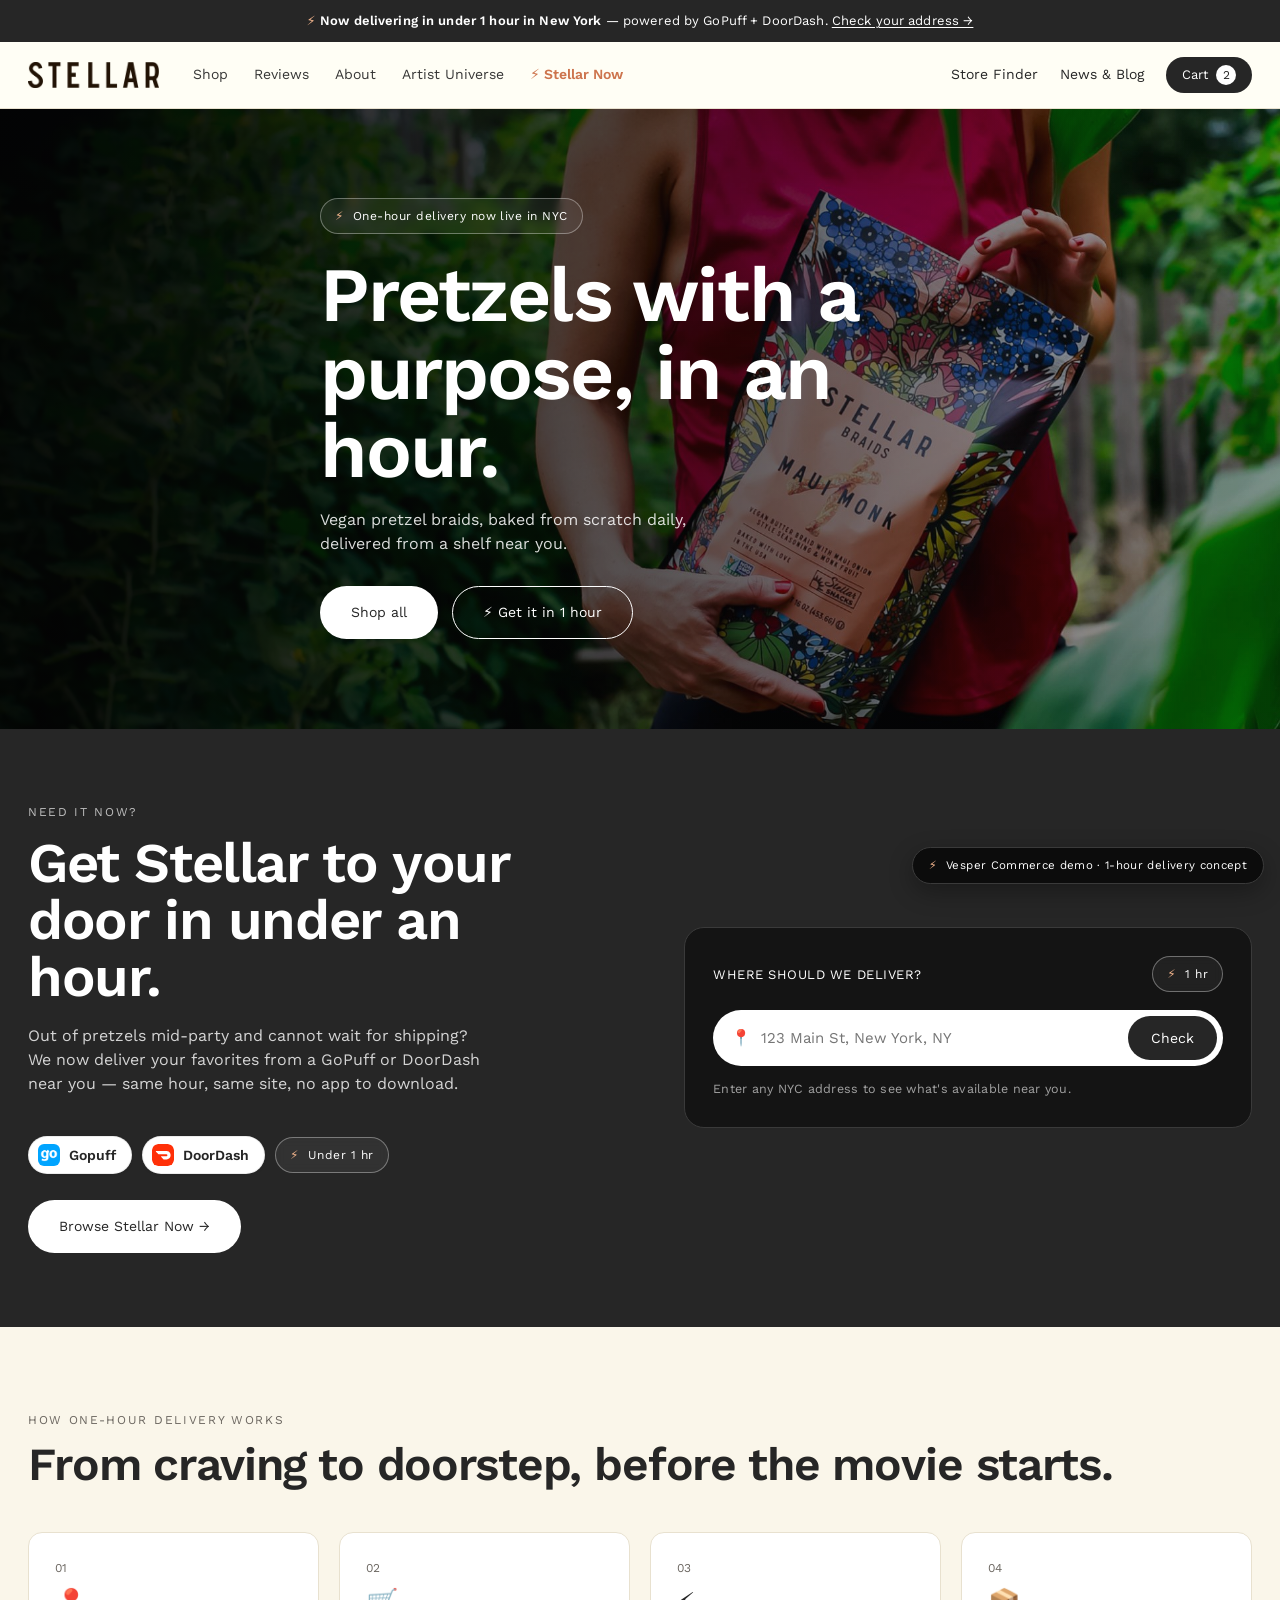
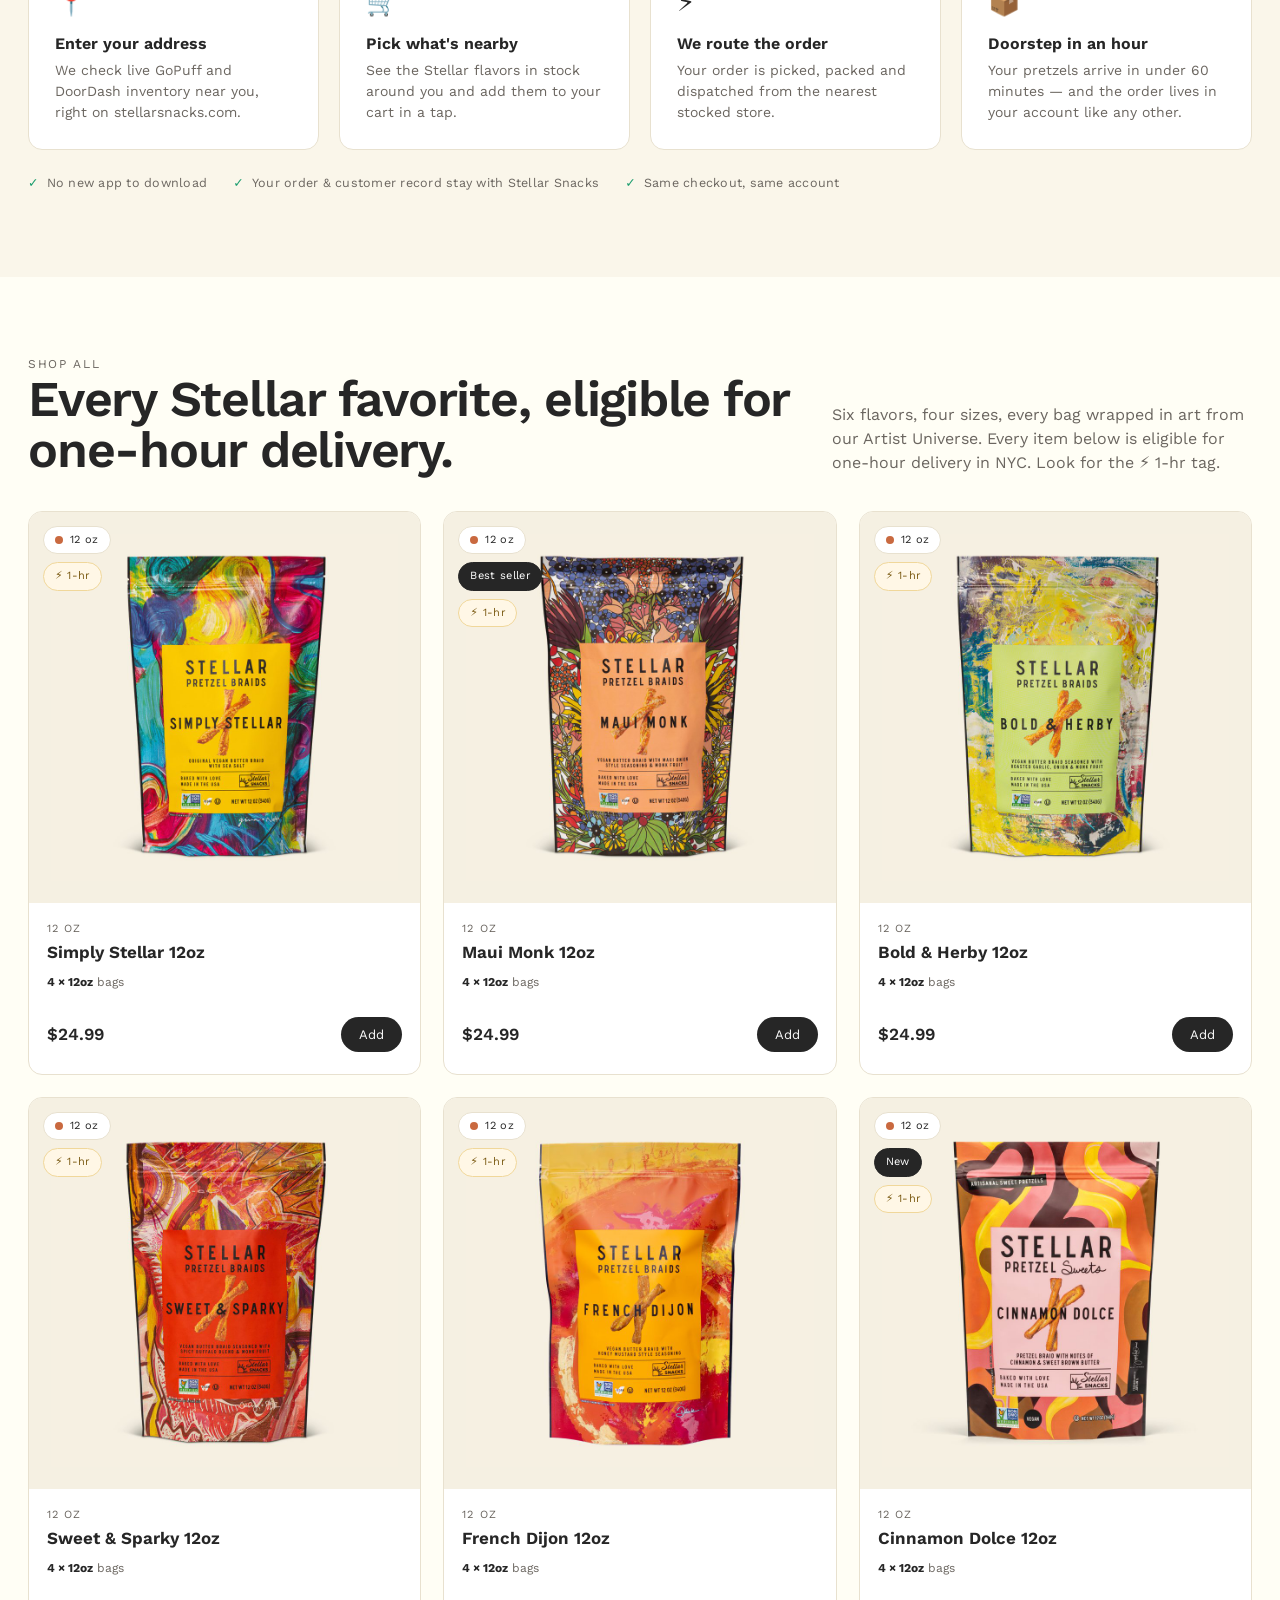
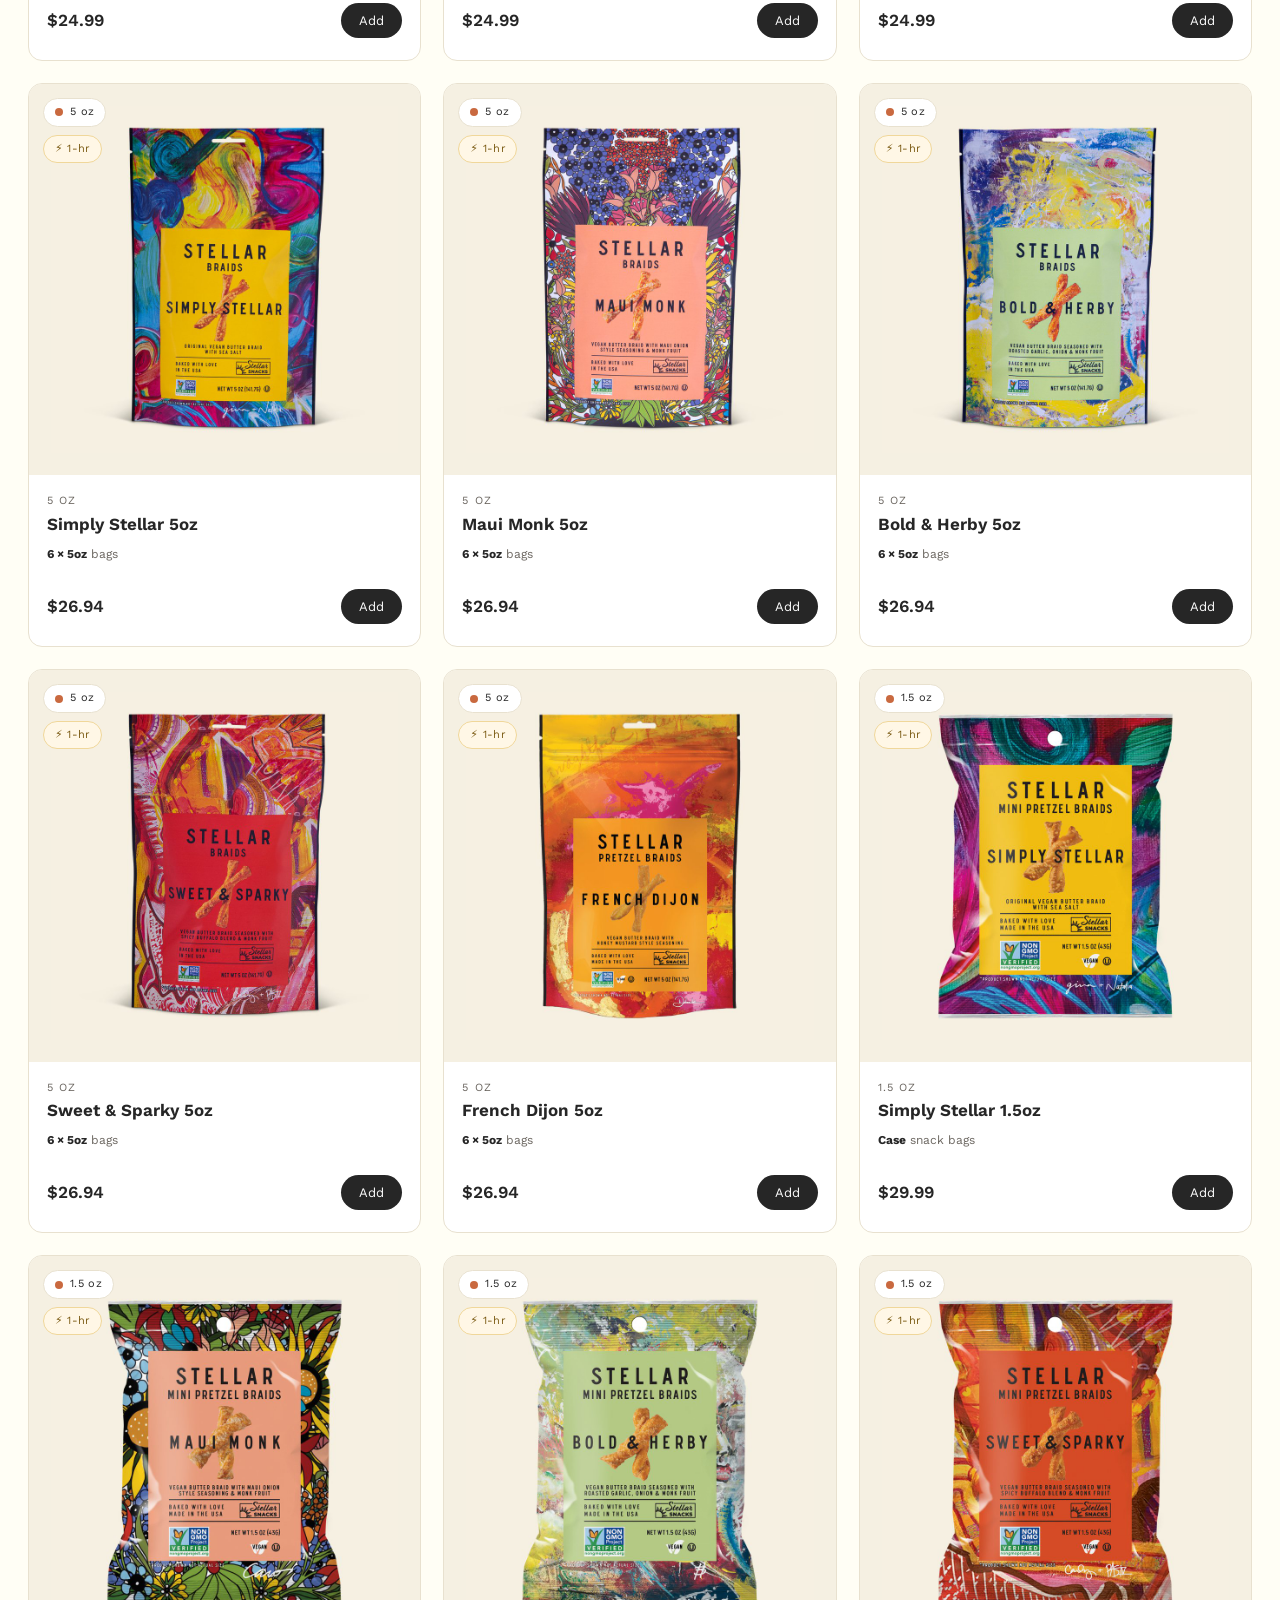
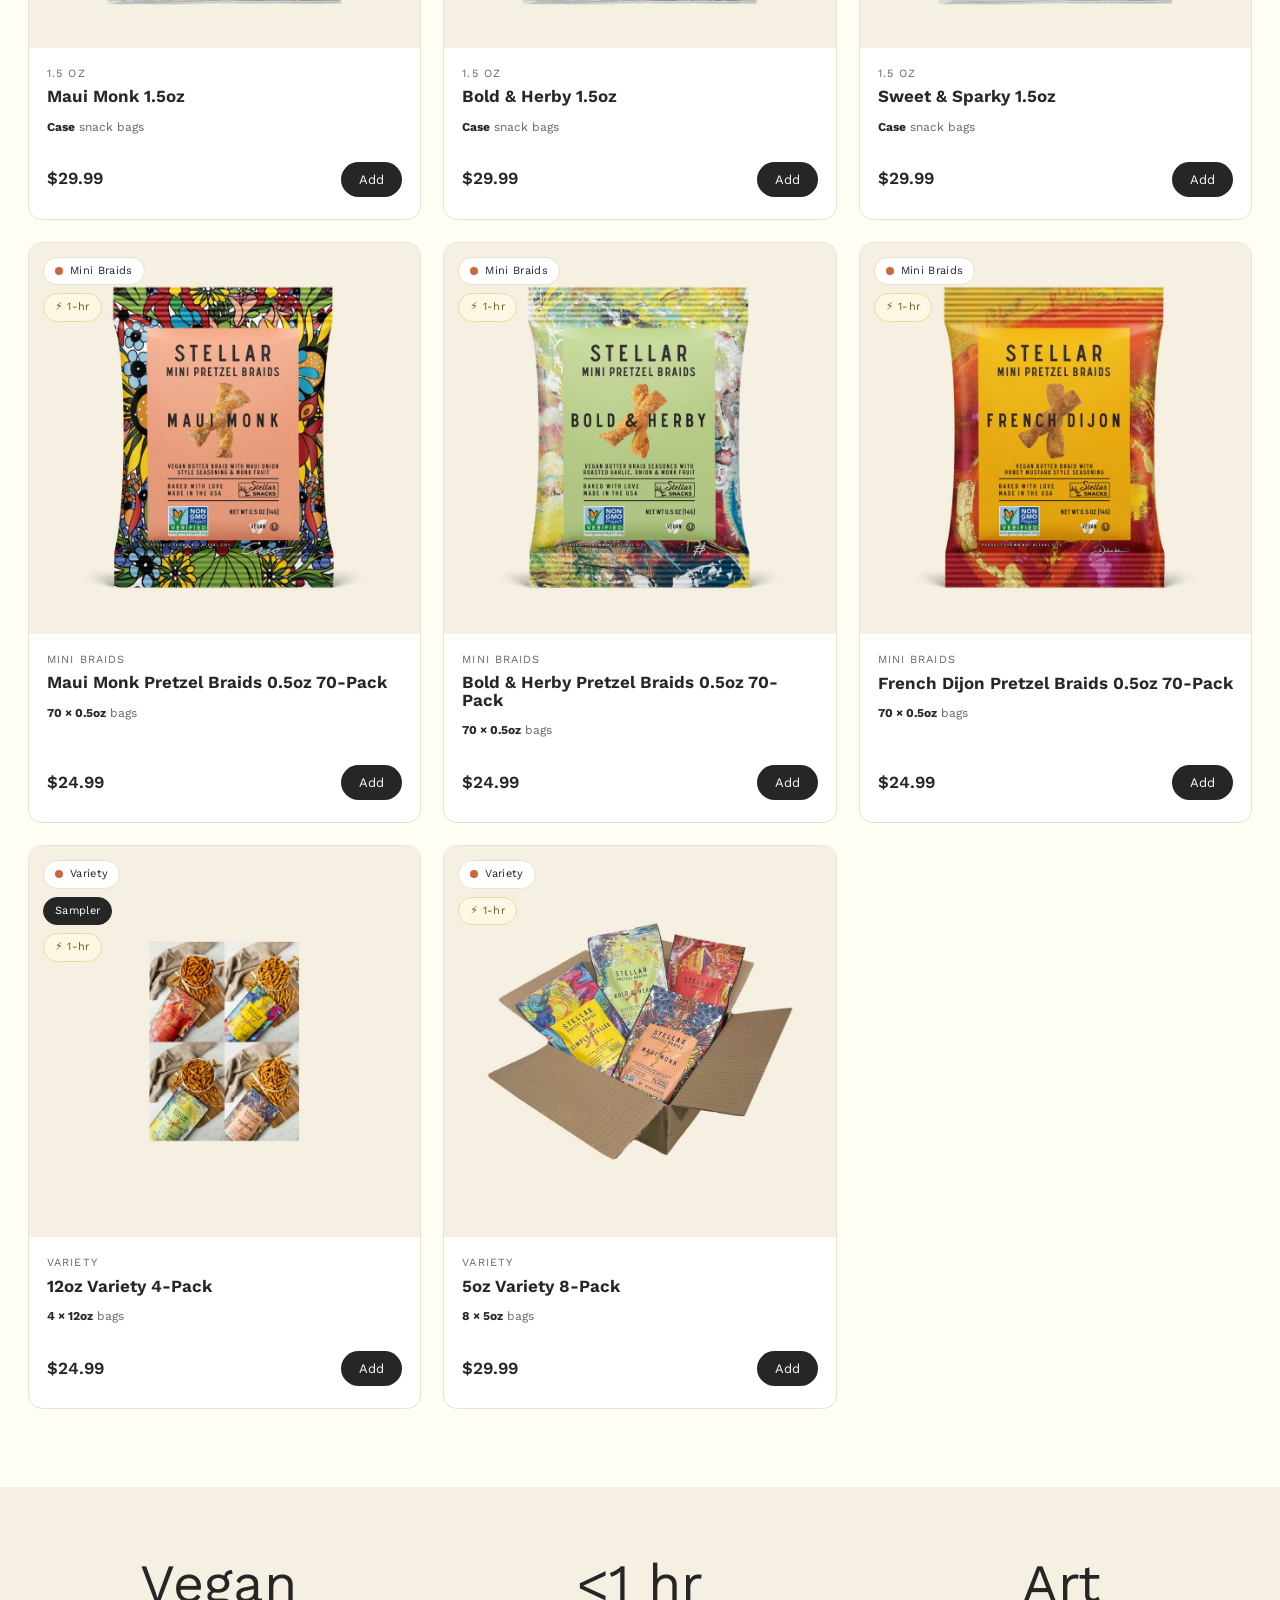
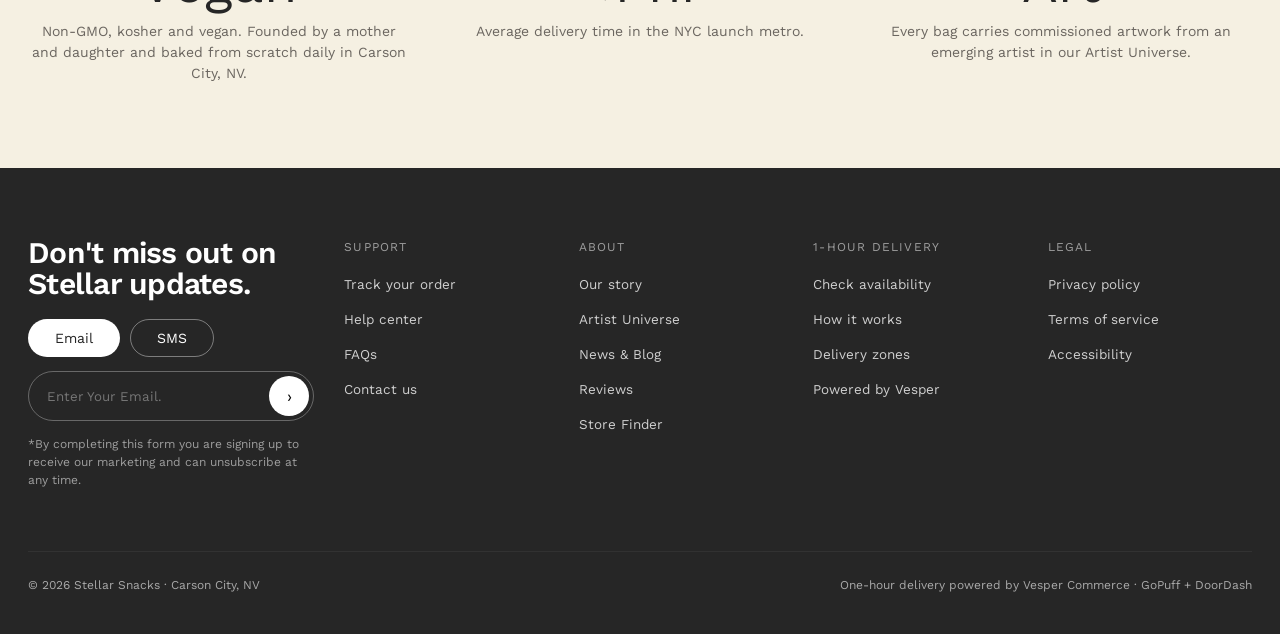
==== commit 37fd30db: "Fix founder wording: mother and daughter" ====
--- a/index.html
+++ b/index.html
@@ -143,7 +143,7 @@
 <!-- Value strip -->
 <section class="value-strip">
   <div class="wrap value-grid">
-    <div><div class="big">Vegan</div><p>Non-GMO, kosher and vegan. Founded by a mother and son and baked from scratch daily in Carson City, NV.</p></div>
+    <div><div class="big">Vegan</div><p>Non-GMO, kosher and vegan. Founded by a mother and daughter and baked from scratch daily in Carson City, NV.</p></div>
     <div><div class="big">&lt;1 hr</div><p>Average delivery time in the NYC launch metro.</p></div>
     <div><div class="big">Art</div><p>Every bag carries commissioned artwork from an emerging artist in our Artist Universe.</p></div>
   </div>
